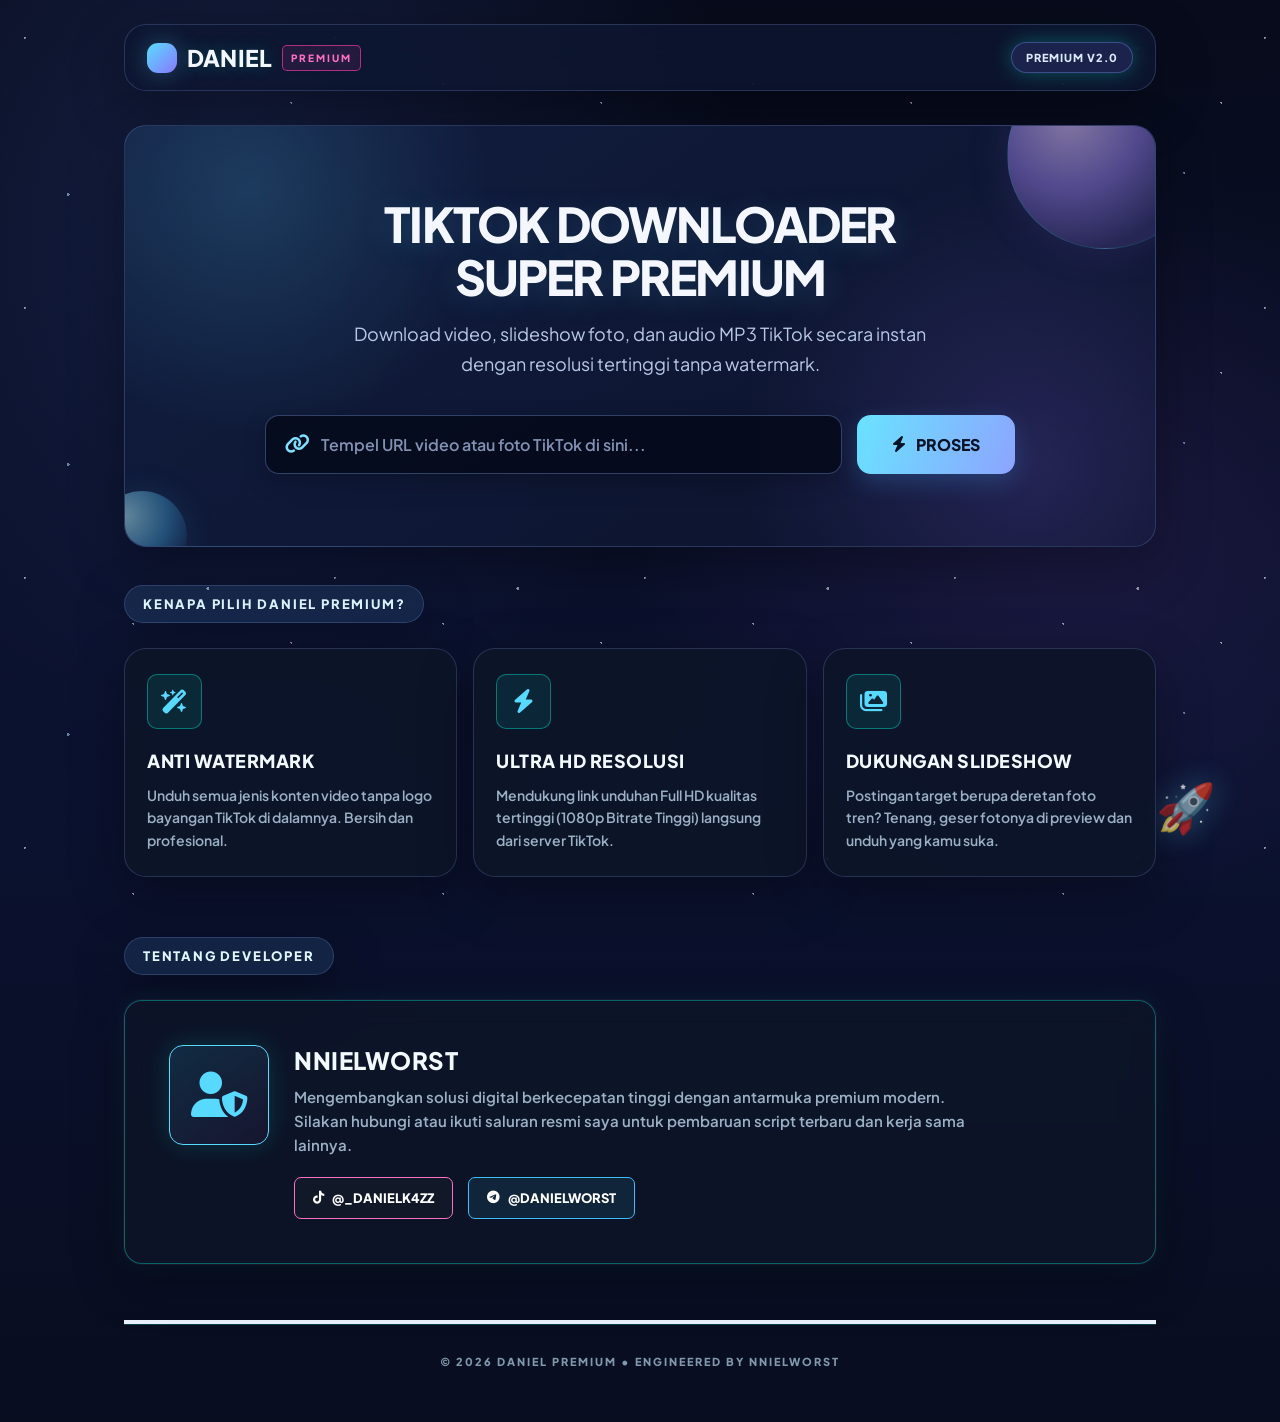
==== public/index.html @ dfe16a67 "Update fmt.Println message from 'Hello' to 'Goodbye'" ====
<!DOCTYPE html>
<html lang="id">
<head>
    <meta charset="UTF-8">
    <meta name="viewport" content="width=device-width, initial-scale=1.0">
    
    <title>Daniel Premium — Space Edition TikTok Downloader</title>
    <meta name="description" content="Daniel Premium adalah alat premium untuk mendownload video TikTok tanpa watermark, foto slideshow, dan audio MP3 dengan kualitas Ultra HD.">
    
    <link rel="preconnect" href="https://fonts.googleapis.com">
    <link rel="preconnect" href="https://fonts.gstatic.com" crossorigin>
    <link href="https://fonts.googleapis.com/css2?family=Plus+Jakarta+Sans:ital,wght@0,400;0,600;0,800;1,600&display=swap" rel="stylesheet">
    
    <link rel="stylesheet" href="https://cdnjs.cloudflare.com/ajax/libs/font-awesome/6.4.0/css/all.min.css">
    
    <script src="https://cdnjs.cloudflare.com/ajax/libs/gsap/3.12.2/gsap.min.js"></script>
    
    <script src="https://cdn.jsdelivr.net/npm/tsparticles-engine@2/tsparticles.engine.min.js"></script>
    <script src="https://cdn.jsdelivr.net/npm/tsparticles-basic@2/tsparticles.basic.min.js"></script>
    <script src="https://cdn.jsdelivr.net/npm/tsparticles-interaction-particles-links@2/tsparticles.interaction.particles.links.min.js"></script>
    <script src="https://cdn.jsdelivr.net/npm/tsparticles-move-base@2/tsparticles.move.base.min.js"></script>
    <script src="https://cdn.jsdelivr.net/npm/tsparticles-shape-circle@2/tsparticles.shape.circle.min.js"></script>
    <script src="https://cdn.jsdelivr.net/npm/tsparticles-shape-square@2/tsparticles.shape.square.min.js"></script>
    <script src="https://cdn.jsdelivr.net/npm/tsparticles-updater-color@2/tsparticles.updater.color.min.js"></script>
    <script src="https://cdn.jsdelivr.net/npm/tsparticles-updater-opacity@2/tsparticles.updater.opacity.min.js"></script>
    <script src="https://cdn.jsdelivr.net/npm/tsparticles-updater-size@2/tsparticles.updater.size.min.js"></script>
    <script src="https://cdn.jsdelivr.net/npm/tsparticles@2/tsparticles.bundle.min.js"></script>

    <style>
        :root {
            --bg-color: #F4F2EC;
            --primary: #FFDE4D;
            --secondary: #FF6B6B;
            --accent: #4DECCA;
            --dark: #000000;
            --white: #FFFFFF;
            --border-style: 4px solid var(--dark);
            --shadow-style: 6px 6px 0px var(--dark);
            --shadow-active: 2px 2px 0px var(--dark);
        }

        * {
            box-sizing: border-box;
            margin: 0;
            padding: 0;
            font-family: 'Plus Jakarta Sans', sans-serif;
        }

        body {
            background-color: var(--bg-color);
            color: var(--dark);
            overflow-x: hidden;
            position: relative;
        }

        #tsparticles {
            position: fixed;
            top: 0;
            left: 0;
            width: 100%;
            height: 100%;
            z-index: 0;
            pointer-events: none;
        }

        .container {
            max-width: 1100px;
            margin: 0 auto;
            padding: 20px;
            position: relative;
            z-index: 1;
        }

        /* --- NAVBAR --- */
        nav {
            background: var(--white);
            border: var(--border-style);
            box-shadow: var(--shadow-style);
            padding: 15px 20px;
            display: flex;
            justify-content: space-between;
            align-items: center;
            margin-bottom: 40px;
            flex-wrap: wrap;
            gap: 15px;
        }

        .logo {
            font-weight: 800;
            font-size: 24px;
            text-transform: uppercase;
            letter-spacing: -1px;
            display: flex;
            align-items: center;
            gap: 10px;
        }

        .logo-box {
            background: var(--secondary);
            width: 32px;
            height: 32px;
            border: 2px solid var(--dark);
            display: inline-block;
        }

        .badge-premium {
            font-weight: 800;
            font-size: 14px;
            text-transform: uppercase;
            border: 2px solid #000;
            padding: 6px 12px;
            background: var(--primary);
            white-space: nowrap;
        }

        /* --- HERO SECTION --- */
        .hero {
            text-align: center;
            margin-bottom: 50px;
            background: var(--primary);
            border: var(--border-style);
            box-shadow: var(--shadow-style);
            padding: 60px 20px;
            position: relative;
            overflow: hidden;
        }

        .hero h1 {
            font-size: clamp(32px, 5vw, 48px);
            font-weight: 800;
            text-transform: uppercase;
            line-height: 1.1;
            margin-bottom: 15px;
            letter-spacing: -1px;
        }

        .hero p {
            font-size: clamp(14px, 3vw, 18px);
            font-weight: 600;
            margin-bottom: 35px;
            max-width: 600px;
            margin-inline: auto;
        }

        /* --- FORM DOWNLOAD --- */
        .downloader-form {
            max-width: 750px;
            margin: 0 auto;
            display: flex;
            gap: 15px;
            flex-direction: column;
        }

        @media (min-width: 640px) {
            .downloader-form {
                flex-direction: row;
            }
        }

        .input-group {
            flex: 1;
            position: relative;
            display: flex;
        }

        .input-group i {
            position: absolute;
            left: 20px;
            top: 50%;
            transform: translateY(-50%);
            font-size: 20px;
            color: var(--dark);
            z-index: 2;
        }

        .input-url {
            width: 100%;
            padding: 18px 20px 18px 55px;
            font-size: 16px;
            font-weight: 600;
            border: var(--border-style);
            box-shadow: 4px 4px 0px var(--dark);
            outline: none;
            background: var(--white);
            transition: all 0.2s;
        }

        .input-url:focus {
            box-shadow: 6px 6px 0px var(--secondary);
            transform: translate(-2px, -2px);
        }

        .btn-submit {
            background: var(--accent);
            color: var(--dark);
            border: var(--border-style);
            padding: 18px 35px;
            font-size: 16px;
            font-weight: 800;
            text-transform: uppercase;
            cursor: pointer;
            box-shadow: 4px 4px 0px var(--dark);
            transition: all 0.1s ease;
            display: flex;
            align-items: center;
            justify-content: center;
            gap: 10px;
            white-space: nowrap;
        }

        .btn-submit:hover {
            transform: translate(-2px, -2px);
            box-shadow: 6px 6px 0px var(--dark);
        }

        .btn-submit:active {
            transform: translate(2px, 2px);
            box-shadow: var(--shadow-active);
        }

        /* --- LOADING & ERROR STATE --- */
        .loader {
            display: none;
            text-align: center;
            font-weight: 800;
            font-size: 16px;
            padding: 20px;
            background: var(--white);
            border: var(--border-style);
            box-shadow: var(--shadow-style);
            margin-bottom: 40px;
            animation: pulse 1.5s infinite;
        }

        @keyframes pulse {
            0% { opacity: 0.7; transform: scale(0.99); }
            50% { opacity: 1; transform: scale(1); }
            100% { opacity: 0.7; transform: scale(0.99); }
        }

        .error-box {
            display: none;
            background: var(--secondary);
            color: var(--white);
            border: var(--border-style);
            box-shadow: var(--shadow-style);
            padding: 20px;
            font-weight: 800;
            margin-bottom: 40px;
            text-align: center;
        }

        /* --- RESULT CARD --- */
        .result-container {
            display: none;
            margin-bottom: 50px;
        }

        .section-title {
            font-size: clamp(20px, 4vw, 28px);
            font-weight: 800;
            text-transform: uppercase;
            margin-bottom: 25px;
            display: inline-block;
            background: var(--accent);
            padding: 8px 20px;
            border: var(--border-style);
            box-shadow: 4px 4px 0px var(--dark);
        }

        .result-card {
            background: var(--white);
            border: var(--border-style);
            box-shadow: var(--shadow-style);
            padding: 20px;
            display: grid;
            grid-template-columns: 1fr;
            gap: 25px;
        }

        @media (min-width: 800px) {
            .result-card {
                padding: 30px;
                grid-template-columns: 320px 1fr;
                gap: 40px;
            }
        }

        .result-left {
            display: flex;
            flex-direction: column;
            gap: 15px;
        }

        /* --- SLIDER & THUMBNAIL CSS --- */
        .thumb-preview {
            width: 100%;
            height: auto;
            aspect-ratio: 4/5;
            object-fit: cover;
            border: var(--border-style);
            box-shadow: 4px 4px 0px var(--dark);
        }

        .slider-container {
            position: relative;
            width: 100%;
            aspect-ratio: 4/5;
            border: var(--border-style);
            box-shadow: 4px 4px 0px var(--dark);
            overflow: hidden;
            background: #000;
        }

        .slider-wrapper {
            display: flex;
            height: 100%;
            transition: transform 0.3s ease-in-out;
        }

        .slider-slide {
            min-width: 100%;
            height: 100%;
            display: flex;
            justify-content: center;
            align-items: center;
            background: var(--bg-color);
        }

        .slider-slide img {
            width: 100%;
            height: 100%;
            object-fit: contain; /* Menjaga foto agar tidak terpotong */
        }

        .slider-btn {
            position: absolute;
            top: 50%;
            transform: translateY(-50%);
            background: var(--primary);
            border: 2px solid var(--dark);
            width: 35px;
            height: 35px;
            display: flex;
            align-items: center;
            justify-content: center;
            cursor: pointer;
            z-index: 10;
            box-shadow: 2px 2px 0px var(--dark);
            transition: all 0.1s;
        }

        .slider-btn:active {
            box-shadow: 0px 0px 0px var(--dark);
            transform: translateY(-50%) translate(2px, 2px);
        }

        .slider-btn.left { left: 10px; }
        .slider-btn.right { right: 10px; }

        .slide-indicator {
            position: absolute;
            bottom: 10px;
            right: 10px;
            background: var(--accent);
            border: 2px solid var(--dark);
            padding: 4px 10px;
            font-size: 12px;
            font-weight: 800;
            z-index: 10;
        }

        .uploader-info {
            border: var(--border-style);
            padding: 12px;
            background: var(--bg-color);
            display: flex;
            align-items: center;
            gap: 12px;
            overflow: hidden;
        }

        .uploader-avatar {
            width: 45px;
            height: 45px;
            border-radius: 50%;
            border: 2px solid var(--dark);
            flex-shrink: 0;
        }

        .uploader-name {
            overflow: hidden;
        }

        .uploader-name h4 {
            font-weight: 800;
            font-size: 16px;
            white-space: nowrap;
            overflow: hidden;
            text-overflow: ellipsis;
        }

        .uploader-name p {
            font-size: 13px;
            font-weight: 600;
            color: #555;
            white-space: nowrap;
            overflow: hidden;
            text-overflow: ellipsis;
        }

        .result-right {
            display: flex;
            flex-direction: column;
            gap: 20px;
        }

        .video-desc {
            font-size: 15px;
            font-weight: 600;
            line-height: 1.6;
            padding: 15px;
            border: var(--border-style);
            background: #FFF;
            word-break: break-word;
            max-height: 150px;
            overflow-y: auto;
        }

        /* Stats Grid */
        .stats-grid {
            display: grid;
            grid-template-columns: repeat(2, 1fr);
            gap: 10px;
        }

        @media (min-width: 500px) {
            .stats-grid {
                grid-template-columns: repeat(4, 1fr);
            }
        }

        .stat-item {
            background: var(--bg-color);
            border: 2px solid var(--dark);
            padding: 12px 10px;
            text-align: center;
            font-weight: 800;
            font-size: 14px;
            display: flex;
            flex-direction: column;
            align-items: center;
            gap: 5px;
        }

        .stat-item i {
            color: var(--secondary);
            font-size: 18px;
        }

        /* Action Buttons */
        .download-actions {
            display: flex;
            flex-direction: column;
            gap: 12px;
        }

        .btn-download {
            width: 100%;
            padding: 16px;
            font-size: 15px;
            font-weight: 800;
            text-transform: uppercase;
            text-align: center;
            text-decoration: none;
            color: var(--dark);
            border: var(--border-style);
            box-shadow: 4px 4px 0px var(--dark);
            transition: all 0.1s;
            display: flex;
            justify-content: center;
            align-items: center;
            gap: 10px;
            cursor: pointer;
        }

        .btn-download:hover {
            transform: translate(-2px, -2px);
            box-shadow: 6px 6px 0px var(--dark);
        }

        .btn-download:active {
            transform: translate(2px, 2px);
            box-shadow: 2px 2px 0px var(--dark);
        }

        .btn-download:disabled {
            opacity: 0.7;
            cursor: not-allowed;
            transform: none;
            box-shadow: 4px 4px 0px var(--dark);
        }

        .btn-download.premium-hd { background: var(--primary); }
        .btn-download.regular { background: var(--accent); }
        .btn-download.audio { background: #BFF6C3; }
        .btn-download.photo { background: #FFC4C4; }
        .btn-download.photo-all { background: var(--secondary); color: var(--white); }

        /* --- BENEFITS & FOOTER (Tetap Sama) --- */
        .benefits-grid { display: grid; grid-template-columns: 1fr; gap: 20px; margin-bottom: 60px; }
        @media (min-width: 768px) { .benefits-grid { grid-template-columns: repeat(3, 1fr); } }
        .benefit-card { background: var(--white); border: var(--border-style); box-shadow: var(--shadow-style); padding: 30px 20px; transition: transform 0.2s ease; }
        .benefit-card:hover { transform: translateY(-5px); }
        .benefit-card .icon-wrap { width: 55px; height: 55px; background: var(--primary); border: 2px solid var(--dark); display: flex; align-items: center; justify-content: center; font-size: 24px; margin-bottom: 20px; box-shadow: 3px 3px 0px var(--dark); }
        .benefit-card h3 { font-size: 18px; font-weight: 800; text-transform: uppercase; margin-bottom: 12px; }
        .benefit-card p { font-size: 14px; font-weight: 600; color: #444; line-height: 1.6; }

        .dev-wrapper { background: var(--white); border: var(--border-style); box-shadow: var(--shadow-style); padding: 30px; margin-bottom: 60px; }
        .dev-profile { display: flex; flex-direction: column; gap: 25px; }
        @media (min-width: 768px) { .dev-profile { flex-direction: row; align-items: flex-start; padding: 10px; } }
        .dev-avatar { width: 100px; height: 100px; background: var(--secondary); border: var(--border-style); box-shadow: 4px 4px 0px var(--dark); display: flex; align-items: center; justify-content: center; font-size: 45px; color: var(--white); flex-shrink: 0; }
        .dev-bio h2 { font-size: 24px; font-weight: 800; text-transform: uppercase; margin-bottom: 10px; }
        .dev-bio p { font-size: 15px; font-weight: 600; color: #444; margin-bottom: 20px; line-height: 1.6; max-width: 700px; }
        
        .social-links { display: flex; gap: 15px; flex-wrap: wrap; }
        .social-btn { text-decoration: none; color: var(--dark); font-weight: 800; text-transform: uppercase; font-size: 13px; padding: 12px 18px; border: var(--border-style); box-shadow: 4px 4px 0px var(--dark); transition: all 0.1s; display: flex; align-items: center; gap: 8px; }
        .social-btn:hover { transform: translate(-2px, -2px); box-shadow: 6px 6px 0px var(--dark); }
        .social-btn:active { transform: translate(2px, 2px); box-shadow: 2px 2px 0px var(--dark); }
        .social-btn.wa { background: #25D366; color: var(--dark); }
        .social-btn.tiktok { background: #000000; color: white; border-color: #000; }
        .social-btn.tg { background: #0088cc; color: white; border-color: #000; }

        footer { text-align: center; padding: 30px; border-top: var(--border-style); font-weight: 800; font-size: 14px; text-transform: uppercase; letter-spacing: 1px; margin-top: 40px; background: var(--white); box-shadow: 0px -4px 0px var(--dark); }


        /* === DANIEL PREMIUM / CYBERPUNK UI REFRESH === */
        :root {
            --bg-color:#070914; --primary:#111a31; --secondary:#ff3cac;
            --accent:#00f5d4; --dark:#eafaff; --white:#10182b;
            --border-style:1px solid rgba(0,245,212,.38);
            --shadow-style:0 0 28px rgba(0,245,212,.10);
            --shadow-active:0 0 16px rgba(255,60,172,.35);
        }
        html { scroll-behavior:smooth; }
        body { color:#eafaff; background:#070914; background-image:linear-gradient(rgba(0,245,212,.045) 1px,transparent 1px),linear-gradient(90deg,rgba(0,245,212,.045) 1px,transparent 1px),radial-gradient(ellipse at 15% 5%,rgba(0,245,212,.13),transparent 35%),radial-gradient(ellipse at 85% 35%,rgba(255,60,172,.12),transparent 36%); background-size:32px 32px,32px 32px,auto,auto; }
        body:before { content:""; position:fixed; inset:0; pointer-events:none; z-index:5; opacity:.12; background:repeating-linear-gradient(0deg,transparent 0 3px,rgba(255,255,255,.06) 4px); }
        #tsparticles { opacity:.55; }
        .container { max-width:1160px; padding:24px 20px 40px; }
        nav,.hero,.result-card,.benefit-card,.dev-wrapper,.loader,.error-box { background:rgba(13,21,40,.88); border:1px solid rgba(0,245,212,.35); border-radius:18px; box-shadow:0 0 0 1px rgba(255,60,172,.08),0 16px 50px rgba(0,0,0,.35),0 0 26px rgba(0,245,212,.08); backdrop-filter:blur(14px); }
        nav { padding:16px 20px; margin-bottom:34px; }
        .logo { color:#f4fbff; font-size:23px; letter-spacing:1px; gap:10px; text-shadow:0 0 18px rgba(0,245,212,.25); }
        .logo-box { width:30px;height:30px;border:1px solid var(--accent);border-radius:8px;background:linear-gradient(135deg,var(--accent),#176cff);box-shadow:0 0 18px rgba(0,245,212,.55); }
        .brand-premium { font-size:10px; letter-spacing:2px; color:#ff70c5; border:1px solid rgba(255,60,172,.65); background:rgba(255,60,172,.10); border-radius:5px; padding:6px 8px; }
        .badge-premium { color:#061016; background:linear-gradient(90deg,#00f5d4,#66f7ff); border:0; border-radius:6px; font-size:11px; letter-spacing:1.4px; box-shadow:0 0 20px rgba(0,245,212,.3); }
        .hero { padding:clamp(34px,7vw,76px) 22px; margin-bottom:46px; background:linear-gradient(145deg,rgba(17,30,57,.96),rgba(12,15,32,.96)); position:relative; }
        .hero:before { content:"SYSTEM ONLINE // SECURE MEDIA EXTRACTION"; display:inline-block; color:var(--accent); font-size:10px; letter-spacing:2px; margin-bottom:24px; padding:8px 12px; border:1px solid rgba(0,245,212,.25); border-radius:4px; background:rgba(0,245,212,.06); }
        .hero h1 { color:#f5fbff; letter-spacing:-1.8px; text-shadow:0 0 24px rgba(0,245,212,.2); }
        .hero h1 span,.hero h1 strong { color:var(--accent); }
        .hero p { color:#a9bfd1; font-weight:400; line-height:1.8; }
        .input-url { color:#eafaff; background:#080e1c; border:1px solid rgba(0,245,212,.42); border-radius:9px; box-shadow:inset 0 0 18px rgba(0,245,212,.04); }
        .input-url::placeholder { color:#71869a; }
        .input-group i { color:var(--accent); }
        .input-url:focus { border-color:var(--secondary); box-shadow:0 0 0 3px rgba(255,60,172,.12),0 0 24px rgba(255,60,172,.15); transform:none; }
        .btn-submit { color:#041016; background:linear-gradient(100deg,#00f5d4,#69e9ff); border:0; border-radius:9px; box-shadow:0 0 22px rgba(0,245,212,.24); }
        .btn-submit:hover,.btn-download:hover,.social-btn:hover { transform:translateY(-2px); box-shadow:0 0 26px rgba(0,245,212,.28); }
        .btn-submit:active,.btn-download:active { transform:translateY(1px); }
        .section-title { color:#eafaff; background:rgba(0,245,212,.08); border:1px solid rgba(0,245,212,.38); border-radius:7px; box-shadow:none; font-size:13px; letter-spacing:1.8px; }
        .result-card { padding:clamp(16px,3vw,30px); }
        .thumb-preview,.slider-container { border:1px solid rgba(0,245,212,.38); border-radius:12px; box-shadow:none; }
        .slider-slide { background:#080e1c; }
        .slider-btn { background:#10243a; color:var(--accent); border:1px solid var(--accent); border-radius:7px; box-shadow:none; }
        .slide-indicator { color:#061016; background:var(--accent); border:0; border-radius:4px; }
        .uploader-info,.video-desc,.stat-item { color:#eafaff; background:#0b1426; border:1px solid rgba(0,245,212,.22); border-radius:9px; }
        .uploader-name p,.benefit-card p,.dev-bio p { color:#9bb0c4; }
        .stat-item { font-size:12px; }
        .stat-item i { color:#ff70c5; }
        .btn-download { color:#eafaff; border:1px solid rgba(0,245,212,.38); border-radius:8px; box-shadow:none; }
        .btn-download.premium-hd { background:linear-gradient(90deg,rgba(0,245,212,.2),rgba(0,245,212,.08)); }
        .btn-download.regular { background:rgba(54,121,255,.18); }
        .btn-download.audio { background:rgba(255,60,172,.13); }
        .btn-download.photo { background:rgba(255,194,75,.13); }
        .btn-download.photo-all { background:rgba(255,60,172,.2); }
        .benefits-grid { gap:16px; }
        .benefit-card { padding:25px 22px; }
        .benefit-card .icon-wrap { color:var(--accent); background:rgba(0,245,212,.09); border:1px solid rgba(0,245,212,.4); border-radius:10px; box-shadow:none; }
        .benefit-card h3,.dev-bio h2 { color:#f2faff; letter-spacing:.5px; }
        .dev-wrapper { padding:clamp(20px,4vw,34px); }
        .dev-avatar { color:var(--accent); background:linear-gradient(145deg,#102c42,#17152f); border:1px solid var(--accent); border-radius:14px; box-shadow:0 0 24px rgba(0,245,212,.15); }
        .social-btn { color:#eafaff; border:1px solid rgba(0,245,212,.38); border-radius:7px; box-shadow:none; }
        .social-btn.tiktok { background:#111827; border-color:#ff70c5; }
        .social-btn.tg { background:#10243a; border-color:#3dbdff; }
        footer { color:#8198ad; background:transparent; border-top:1px solid rgba(0,245,212,.22); font-size:11px; letter-spacing:2px; }
        .loader { color:var(--accent); }
        .error-box { color:#ff9bd7; background:rgba(75,14,48,.8); border-color:rgba(255,60,172,.5); }
        @media(max-width:520px) { .container{padding:15px 13px 30px}.hero{border-radius:14px}.hero h1{font-size:clamp(29px,9vw,42px)}nav{border-radius:12px}.badge-premium{font-size:9px;padding:6px 8px}.logo{font-size:20px} }

    

        /* === DANIELWORST: CALM SPACE THEME === */
        :root {
          --bg-color:#070b1b; --primary:#111a35; --secondary:#8b7cff;
          --accent:#58d9ff; --dark:#eaf2ff; --white:#111a30;
          --border-style:1px solid rgba(142,174,255,.20);
          --shadow-style:0 18px 55px rgba(0,0,0,.32);
          --shadow-active:0 8px 24px rgba(0,0,0,.25);
        }
        html { scroll-behavior:smooth; }
        body {
          color:#eaf2ff;
          background:
            radial-gradient(ellipse at 18% 12%,rgba(64,91,180,.22),transparent 34%),
            radial-gradient(ellipse at 84% 38%,rgba(116,69,180,.16),transparent 30%),
            linear-gradient(180deg,#070b1b 0%,#0b1230 55%,#080d20 100%);
          min-height:100vh;
        }
        body::before {
          content:""; position:fixed; inset:0; z-index:0; pointer-events:none;
          opacity:.55;
          background-image:
            radial-gradient(1px 1px at 8% 14%,#fff 98%,transparent),
            radial-gradient(1.5px 1.5px at 22% 72%,#b9dfff 98%,transparent),
            radial-gradient(1px 1px at 43% 31%,#fff 98%,transparent),
            radial-gradient(1.5px 1.5px at 67% 18%,#fff 98%,transparent),
            radial-gradient(1px 1px at 82% 64%,#c8d5ff 98%,transparent),
            radial-gradient(1px 1px at 94% 38%,#fff 98%,transparent),
            radial-gradient(1px 1px at 56% 86%,#fff 98%,transparent);
          background-size:310px 270px;
          animation:star-drift 55s linear infinite;
        }
        body::after {
          content:"🚀"; position:fixed; right:5%; bottom:7%; z-index:0;
          font-size:clamp(28px,5vw,48px); pointer-events:none;
          filter:drop-shadow(0 0 16px rgba(88,217,255,.45));
          animation:rocket-float 7s ease-in-out infinite;
          opacity:.78;
        }
        @keyframes star-drift { from{background-position:0 0} to{background-position:0 270px} }
        @keyframes rocket-float { 0%,100%{transform:translate(0,0) rotate(-12deg)} 50%{transform:translate(-12px,-20px) rotate(-5deg)} }
        .container { max-width:1080px; padding:24px; }
        nav,.hero,.result-card,.loader,.error-box,.section-title,.uploader-info,
        .download-options,.benefit-card,.contact-card {
          border:1px solid rgba(150,180,255,.20) !important;
          border-radius:22px; box-shadow:var(--shadow-style);
        }
        nav {
          background:rgba(14,23,49,.82); backdrop-filter:blur(18px);
          padding:17px 22px; margin-bottom:34px;
        }
        .logo { color:#f2f6ff; letter-spacing:.2px; }
        .logo-box {
          border:0; border-radius:11px;
          background:linear-gradient(135deg,#59dcff,#8878ff);
          box-shadow:0 0 24px rgba(88,217,255,.28);
        }
        .badge-premium {
          color:#dceaff; background:rgba(117,131,255,.15);
          border:1px solid rgba(130,157,255,.35); border-radius:999px;
          padding:8px 14px; letter-spacing:1px;
        }
        .hero {
          color:#f3f6ff; text-align:center; margin-bottom:38px;
          padding:clamp(38px,7vw,72px) 22px;
          background:
            radial-gradient(circle at 12% 15%,rgba(87,216,255,.16),transparent 25%),
            radial-gradient(circle at 88% 80%,rgba(143,111,255,.18),transparent 30%),
            linear-gradient(145deg,rgba(18,30,65,.96),rgba(12,19,43,.96));
          overflow:hidden;
        }
        .hero::before {
          content:""; position:absolute; width:170px; height:170px; right:-48px; top:-65px;
          border-radius:50%; background:radial-gradient(circle at 32% 30%,#e4c7ff,#8a75d9 38%,#39346f 72%);
          box-shadow:0 0 45px rgba(151,119,255,.25); opacity:.55;
        }
        .hero::after {
          content:""; position:absolute; width:90px; height:90px; left:-28px; bottom:-35px;
          border-radius:50%; background:radial-gradient(circle at 30% 28%,#b4f4ff,#3988b9 48%,#17345d 78%);
          box-shadow:0 0 35px rgba(88,217,255,.2); opacity:.5;
        }
        .hero h1 { color:#f4f7ff; text-shadow:0 5px 30px rgba(88,217,255,.18); position:relative; }
        .hero p { color:#b9c8e8; font-weight:400; line-height:1.7; position:relative; }
        .downloader-form { position:relative; z-index:2; }
        .input-url {
          color:#f1f5ff; background:rgba(5,11,27,.88);
          border:1px solid rgba(144,176,255,.32); border-radius:14px;
          box-shadow:0 8px 24px rgba(0,0,0,.2);
        }
        .input-group i { color:#7edfff; }
        .input-url::placeholder { color:#8291b3; }
        .input-url:focus { border-color:#58d9ff; box-shadow:0 0 0 3px rgba(88,217,255,.12); transform:none; }
        .btn-submit {
          color:#071326; border:0; border-radius:14px;
          background:linear-gradient(110deg,#69e3ff,#8da4ff);
          box-shadow:0 8px 25px rgba(68,174,255,.22);
        }
        .btn-submit:hover { transform:translateY(-2px); box-shadow:0 12px 30px rgba(68,174,255,.32); }
        .btn-submit:active { transform:translateY(0); }
        .loader,.result-card { color:#eaf2ff; background:rgba(15,25,53,.92); }
        .error-box { color:#fff; background:#6f294d; }
        .section-title { color:#dff7ff; background:rgba(77,157,226,.14); padding:10px 18px; }
        .result-card { backdrop-filter:blur(14px); }
        .thumb-preview,.slider-container { border:1px solid rgba(150,180,255,.25); border-radius:16px; box-shadow:none; }
        .uploader-info { background:rgba(5,12,29,.65); }
        .uploader-name h4,.uploader-name p { color:#eaf2ff; }
        .slider-slide { background:#080e20; }
        .slider-btn,.slide-indicator { border:1px solid rgba(150,180,255,.3); border-radius:10px; }
        a { color:#83dfff; }
        @media(max-width:640px) {
          .container { padding:15px; }
          nav { margin-bottom:22px; }
          .hero { border-radius:19px; }
          body::after { right:3%; bottom:3%; opacity:.48; }
        }
        @media(prefers-reduced-motion:reduce) {
          *,*::before,*::after { animation:none !important; scroll-behavior:auto !important; }
        }

    </style>
</head>
<body>
    <div id="tsparticles"></div>

    <div class="container">
        <nav class="animate-item">
            <div class="logo">
                <span class="logo-box"></span> <span>Daniel</span><span class="brand-premium">PREMIUM</span>
            </div>
            <div class="badge-premium">
                PREMIUM V2.0
            </div>
        </nav>

        <section class="hero animate-item">
            <h1>TikTok Downloader<br>Super Premium</h1>
            <p>Download video, slideshow foto, dan audio MP3 TikTok secara instan dengan resolusi tertinggi tanpa watermark.</p>
            
            <form id="scrapeForm" class="downloader-form" onsubmit="handleDownload(event)">
                <div class="input-group">
                    <i class="fa-solid fa-link"></i>
                    <input type="url" id="tiktokUrl" class="input-url" placeholder="Tempel URL video atau foto TikTok di sini..." required>
                </div>
                <button type="submit" class="btn-submit">
                    <i class="fa-solid fa-bolt"></i> Proses
                </button>
            </form>
        </section>

        <div id="loader" class="loader">
            <i class="fa-solid fa-circle-notch fa-spin"></i> SEDANG MEMPROSES URL, MOHON TUNGGU...
        </div>
        <div id="errorBox" class="error-box"></div>

        <section id="resultContainer" class="result-container">
            <h2 class="section-title">Hasil Scraping</h2>
            <div class="result-card">
                <div class="result-left">
                    <img id="resThumb" class="thumb-preview" src="" alt="Thumbnail Video">
                    
                    <div id="photoSliderContainer" class="slider-container" style="display:none;">
                        <div id="sliderWrapper" class="slider-wrapper">
                            </div>
                        <button id="prevSlide" class="slider-btn left" type="button"><i class="fa-solid fa-chevron-left"></i></button>
                        <button id="nextSlide" class="slider-btn right" type="button"><i class="fa-solid fa-chevron-right"></i></button>
                        <div id="slideIndicator" class="slide-indicator">1 / 1</div>
                    </div>

                    <div class="uploader-info">
                        <img id="resAvatar" class="uploader-avatar" src="" alt="Avatar">
                        <div class="uploader-name">
                            <h4 id="resNickname">-</h4>
                            <p id="resUsername">@-</p>
                        </div>
                    </div>
                </div>

                <div class="result-right">
                    <div>
                        <div id="resDesc" class="video-desc">Deskripsi video...</div>
                        <div class="stats-grid" style="margin-top: 20px;">
                            <div class="stat-item"><i class="fa-solid fa-heart"></i> <span id="statLike">0</span></div>
                            <div class="stat-item"><i class="fa-solid fa-comment"></i> <span id="statComment">0</span></div>
                            <div class="stat-item"><i class="fa-solid fa-share"></i> <span id="statShare">0</span></div>
                            <div class="stat-item"><i class="fa-solid fa-play"></i> <span id="statPlay">0</span></div>
                        </div>
                    </div>

                    <div class="download-actions">
                        <button id="btnHd" class="btn-download premium-hd"><i class="fa-solid fa-video"></i> Video Full HD</button>
                        <button id="btnRegular" class="btn-download regular"><i class="fa-solid fa-video"></i> Video Standar</button>
                        
                        <button id="btnActivePhoto" class="btn-download photo" style="display:none;">
                            <i class="fa-solid fa-image"></i> Unduh Foto Yang Tampil (<span id="photoCounterBtn">1</span>)
                        </button>
                        
                        <button id="btnAudio" class="btn-download audio"><i class="fa-solid fa-music"></i> Audio MP3</button>
                    </div>
                </div>
            </div>
        </section>

        <section class="animate-section">
            <h2 class="section-title">Kenapa Pilih Daniel Premium?</h2>
            <div class="benefits-grid">
                <div class="benefit-card">
                    <div class="icon-wrap"><i class="fa-solid fa-wand-magic-sparkles"></i></div>
                    <h3>Anti Watermark</h3>
                    <p>Unduh semua jenis konten video tanpa logo bayangan TikTok di dalamnya. Bersih dan profesional.</p>
                </div>
                <div class="benefit-card">
                    <div class="icon-wrap"><i class="fa-solid fa-bolt"></i></div>
                    <h3>Ultra HD Resolusi</h3>
                    <p>Mendukung link unduhan Full HD kualitas tertinggi (1080p Bitrate Tinggi) langsung dari server TikTok.</p>
                </div>
                <div class="benefit-card">
                    <div class="icon-wrap"><i class="fa-solid fa-images"></i></div>
                    <h3>Dukungan Slideshow</h3>
                    <p>Postingan target berupa deretan foto tren? Tenang, geser fotonya di preview dan unduh yang kamu suka.</p>
                </div>
            </div>
        </section>

        <section class="animate-section">
            <h2 class="section-title">Tentang Developer</h2>
            <div class="dev-wrapper">
                <div class="dev-profile">
                    <div class="dev-avatar">
                        <i class="fa-solid fa-user-shield"></i>
                    </div>
                    <div class="dev-bio">
                        <h2>NnielWorst</h2>
                        <p>Mengembangkan solusi digital berkecepatan tinggi dengan antarmuka premium modern. Silakan hubungi atau ikuti saluran resmi saya untuk pembaruan script terbaru dan kerja sama lainnya.</p>
                        <div class="social-links">
                            <a href="https://www.tiktok.com/@_danielk4zz?_r=1&_t=ZS-9B2JMJ5CdKH" target="_blank" class="social-btn tiktok">
                                <i class="fa-brands fa-tiktok"></i> @_danielk4zz
                            </a>
                            <a href="https://t.me/DanielWorst" target="_blank" class="social-btn tg">
                                <i class="fa-brands fa-telegram"></i> @DanielWorst
                            </a>
                        </div>
                    </div>
                </div>
            </div>
        </section>

        <footer>
            &copy; 2026 DANIEL PREMIUM &bull; ENGINEERED BY NnielWorst
        </footer>
    </div>

    <script>
        // --- TSPARTICLES BACKGROUND ---
        tsParticles.load("tsparticles", {
            fpsLimit: 60,
            particles: {
                number: { value: 40, density: { enable: true, value_area: 800 } },
                color: { value: "#000000" },
                shape: { type: ["circle", "square"] },
                opacity: { value: 0.15, random: true },
                size: { value: 4, random: true },
                links: { enable: true, distance: 150, color: "#000000", opacity: 0.1, width: 1.5 },
                move: { enable: true, speed: 1.5, direction: "none", random: false, straight: false, outModes: { default: "bounce" } }
            },
            interactivity: {
                detectsOn: "canvas",
                events: { onHover: { enable: true, mode: "grab" }, resize: true },
                modes: { grab: { distance: 140, links: { opacity: 0.5 } } }
            },
            retina_detect: true
        });

        // --- GSAP ANIMATIONS ---
        document.addEventListener("DOMContentLoaded", () => {
            gsap.registerPlugin();
            const tl = gsap.timeline();
            tl.from("nav", { y: -50, opacity: 0, duration: 0.6, ease: "back.out(1.7)" })
              .from(".hero", { y: 40, opacity: 0, duration: 0.6, ease: "power3.out" }, "-=0.2")
              .from(".downloader-form", { scale: 0.95, opacity: 0, duration: 0.5, ease: "back.out(1.5)" }, "-=0.3")
              .from(".animate-section", { y: 50, opacity: 0, duration: 0.6, stagger: 0.2, ease: "power3.out" }, "-=0.2");
        });

        // --- SLIDER STATE VARIABLES ---
        let currentSlide = 0;
        let slidePhotosData = [];

        // --- SLIDER CONTROLS LOGIC ---
        function updateSliderDOM() {
            const wrapper = document.getElementById('sliderWrapper');
            const indicator = document.getElementById('slideIndicator');
            const counterBtn = document.getElementById('photoCounterBtn');
            
            // Geser X-axis berdasarkan index
            wrapper.style.transform = `translateX(-${currentSlide * 100}%)`;
            
            // Perbarui indikator text
            indicator.innerText = `${currentSlide + 1} / ${slidePhotosData.length}`;
            if(counterBtn) counterBtn.innerText = currentSlide + 1;
        }

        document.getElementById('prevSlide').addEventListener('click', () => {
            if (currentSlide > 0) {
                currentSlide--;
                updateSliderDOM();
            }
        });

        document.getElementById('nextSlide').addEventListener('click', () => {
            if (currentSlide < slidePhotosData.length - 1) {
                currentSlide++;
                updateSliderDOM();
            }
        });


        // --- DIRECT DOWNLOAD SYSTEM ---
        async function forceDownload(url, filename, event) {
            const btn = event.currentTarget;
            const originalText = btn.innerHTML;
            
            btn.innerHTML = '<i class="fa-solid fa-circle-notch fa-spin"></i> Mengunduh...';
            btn.disabled = true;

            try {
                const response = await fetch(url);
                if (!response.ok) throw new Error("Jaringan bermasalah.");
                
                const blob = await response.blob();
                const blobUrl = window.URL.createObjectURL(blob);
                
                const tempLink = document.createElement('a');
                tempLink.style.display = 'none';
                tempLink.href = blobUrl;
                tempLink.download = filename;
                
                document.body.appendChild(tempLink);
                tempLink.click();
                
                window.URL.revokeObjectURL(blobUrl);
                document.body.removeChild(tempLink);
            } catch (error) {
                console.error("CORS limit, fallback ke new tab.", error);
                window.open(url, '_blank');
            } finally {
                btn.innerHTML = originalText;
                btn.disabled = false;
            }
        }

        // --- DOWNLOAD HANDLER LOGIC ---
        async function handleDownload(e) {
            e.preventDefault();
            
            const urlInput = document.getElementById('tiktokUrl').value.trim();
            const loader = document.getElementById('loader');
            const errorBox = document.getElementById('errorBox');
            const resultContainer = document.getElementById('resultContainer');
            const btnSubmit = document.querySelector('.btn-submit');
            
            btnSubmit.disabled = true;
            loader.style.display = 'block';
            errorBox.style.display = 'none';
            resultContainer.style.display = 'none';

            try {
                const response = await fetch('/api/scrape', {
                    method: 'POST',
                    headers: { 'Content-Type': 'application/json' },
                    body: JSON.stringify({ url: urlInput })
                });

                const data = await response.json();
                if (!response.ok || data.error) throw new Error(data.error || 'Gagal memproses URL.');

                // Metadata Pengguna & Statistik
                document.getElementById('resAvatar').src = data.uploader.avatar || '';
                document.getElementById('resNickname').innerText = data.uploader.nama || '-';
                document.getElementById('resUsername').innerText = (data.uploader.username && !data.uploader.username.startsWith('@')) ? '@' + data.uploader.username : (data.uploader.username || '@-');
                document.getElementById('resDesc').innerText = data.deskripsi || '-';
                
                document.getElementById('statLike').innerText = Number(data.statistik.like || 0).toLocaleString('id-ID');
                document.getElementById('statComment').innerText = Number(data.statistik.komentar || 0).toLocaleString('id-ID');
                document.getElementById('statShare').innerText = Number(data.statistik.share || 0).toLocaleString('id-ID');
                document.getElementById('statPlay').innerText = Number(data.statistik.play || 0).toLocaleString('id-ID');

                // DOM Referensi
                const resThumb = document.getElementById('resThumb');
                const photoSliderContainer = document.getElementById('photoSliderContainer');
                const sliderWrapper = document.getElementById('sliderWrapper');
                const btnActivePhoto = document.getElementById('btnActivePhoto');
                const btnHd = document.getElementById('btnHd');
                const btnRegular = document.getElementById('btnRegular');
                const btnAudio = document.getElementById('btnAudio');

                // Cek apakah konten berupa Slider Foto (Array URLs)
                if (data.media.foto_urls && Array.isArray(data.media.foto_urls) && data.media.foto_urls.length > 0) {
                    
                    // Setup UI untuk Mode Foto
                    resThumb.style.display = 'none';
                    photoSliderContainer.style.display = 'block';
                    
                    // Reset State
                    currentSlide = 0;
                    slidePhotosData = data.media.foto_urls;
                    sliderWrapper.innerHTML = ''; // Bersihkan div wrapper

                    // Inject foto ke dalam DOM slider
                    slidePhotosData.forEach(imgUrl => {
                        const slideDiv = document.createElement('div');
                        slideDiv.className = 'slider-slide';
                        const img = document.createElement('img');
                        img.src = imgUrl;
                        img.alt = "Foto TikTok";
                        slideDiv.appendChild(img);
                        sliderWrapper.appendChild(slideDiv);
                    });

                    updateSliderDOM(); // Panggil render pertama

                    // Tampilkan Tombol Unduh Foto Dinamis
                    btnActivePhoto.style.display = 'flex';
                    
                    // Kita bind event listener pada tombol "Unduh Foto yang Tampil"
                    // Memastikan kita mendownload foto yang sesuai dengan currentSlide
                    btnActivePhoto.onclick = (e) => {
                        const activeUrl = slidePhotosData[currentSlide];
                        forceDownload(activeUrl, `TIKDLX_Photo_${currentSlide + 1}_${Date.now()}.jpg`, e);
                    };

                } else {
                    // Mode Video Biasa (Bukan Slideshow)
                    photoSliderContainer.style.display = 'none';
                    resThumb.style.display = 'block';
                    resThumb.src = data.thumbnail;
                    
                    btnActivePhoto.style.display = 'none'; // Sembunyikan tombol foto dinamis
                }

                // Tombol Video HD
                if (data.media.video_hd) {
                    btnHd.style.display = 'flex';
                    btnHd.onclick = (e) => forceDownload(data.media.video_hd, `TIKDLX_HD_${Date.now()}.mp4`, e);
                } else { btnHd.style.display = 'none'; }

                // Tombol Video Reguler
                if (data.media.video_regular) {
                    btnRegular.style.display = 'flex';
                    btnRegular.onclick = (e) => forceDownload(data.media.video_regular, `TIKDLX_SD_${Date.now()}.mp4`, e);
                } else { btnRegular.style.display = 'none'; }

                // Tombol Audio MP3
                if (data.media.sound_url) {
                    btnAudio.style.display = 'flex';
                    btnAudio.onclick = (e) => forceDownload(data.media.sound_url, `TIKDLX_Audio_${Date.now()}.mp3`, e);
                } else { btnAudio.style.display = 'none'; }

                // Tampilkan Hasil dengan Animasi
                resultContainer.style.display = 'block';
                gsap.from(".result-card", { y: 30, opacity: 0, duration: 0.5, ease: "power2.out" });
                setTimeout(() => resultContainer.scrollIntoView({ behavior: 'smooth', block: 'start' }), 100);

            } catch (err) {
                errorBox.innerHTML = `<i class="fa-solid fa-triangle-exclamation"></i> ${err.message}`;
                errorBox.style.display = 'block';
            } finally {
                loader.style.display = 'none';
                btnSubmit.disabled = false;
            }
        }
    </script>
</body>
</html>
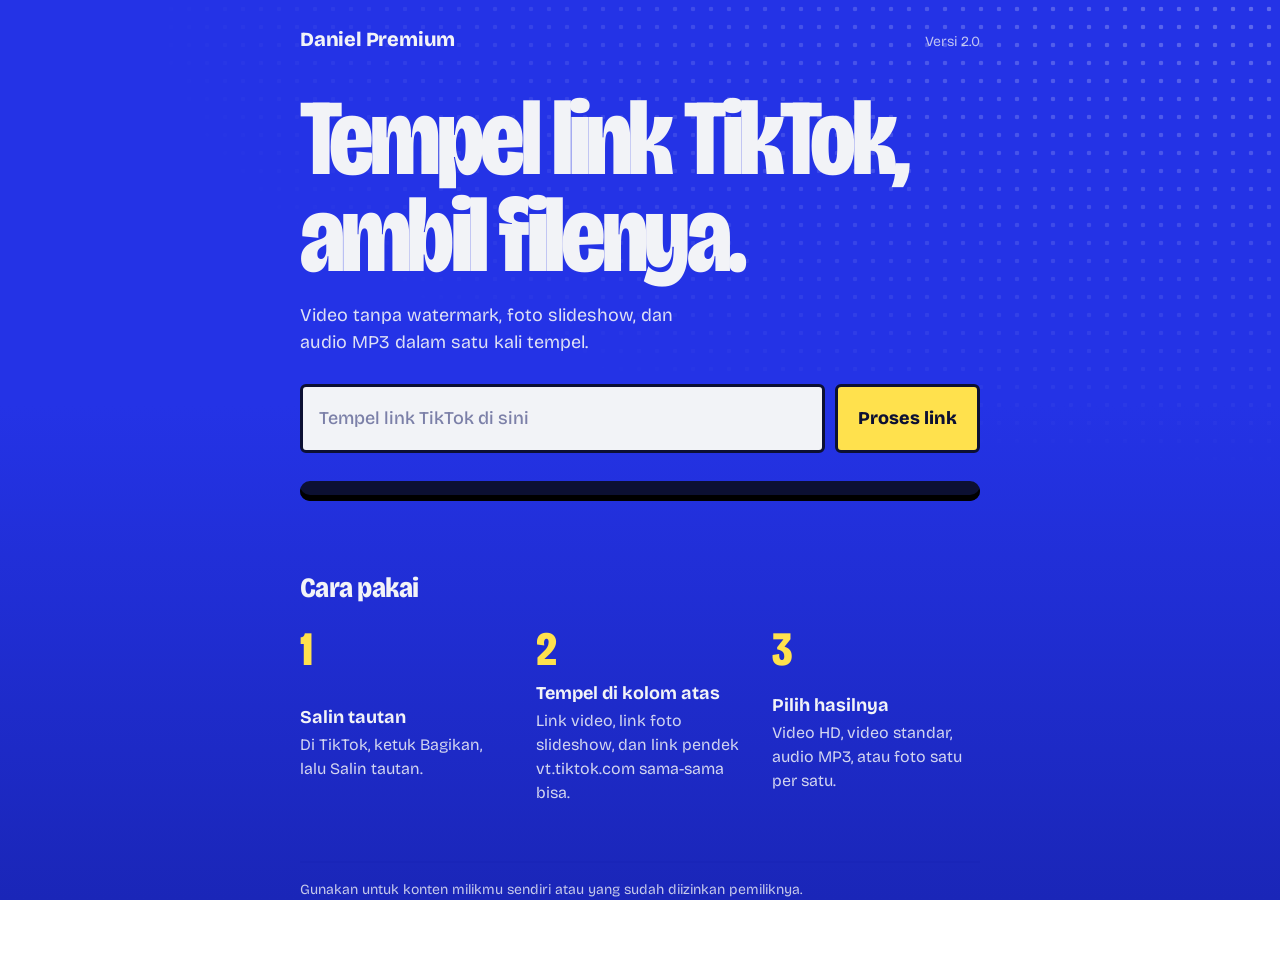
==== commit bdf9e217: "Update index.html" ====
--- a/public/index.html
+++ b/public/index.html
@@ -1,1070 +1,314 @@
 <!DOCTYPE html>
 <html lang="id">
 <head>
-    <meta charset="UTF-8">
-    <meta name="viewport" content="width=device-width, initial-scale=1.0">
-    
-    <title>Daniel Premium — Space Edition TikTok Downloader</title>
-    <meta name="description" content="Daniel Premium adalah alat premium untuk mendownload video TikTok tanpa watermark, foto slideshow, dan audio MP3 dengan kualitas Ultra HD.">
-    
-    <link rel="preconnect" href="https://fonts.googleapis.com">
-    <link rel="preconnect" href="https://fonts.gstatic.com" crossorigin>
-    <link href="https://fonts.googleapis.com/css2?family=Plus+Jakarta+Sans:ital,wght@0,400;0,600;0,800;1,600&display=swap" rel="stylesheet">
-    
-    <link rel="stylesheet" href="https://cdnjs.cloudflare.com/ajax/libs/font-awesome/6.4.0/css/all.min.css">
-    
-    <script src="https://cdnjs.cloudflare.com/ajax/libs/gsap/3.12.2/gsap.min.js"></script>
-    
-    <script src="https://cdn.jsdelivr.net/npm/tsparticles-engine@2/tsparticles.engine.min.js"></script>
-    <script src="https://cdn.jsdelivr.net/npm/tsparticles-basic@2/tsparticles.basic.min.js"></script>
-    <script src="https://cdn.jsdelivr.net/npm/tsparticles-interaction-particles-links@2/tsparticles.interaction.particles.links.min.js"></script>
-    <script src="https://cdn.jsdelivr.net/npm/tsparticles-move-base@2/tsparticles.move.base.min.js"></script>
-    <script src="https://cdn.jsdelivr.net/npm/tsparticles-shape-circle@2/tsparticles.shape.circle.min.js"></script>
-    <script src="https://cdn.jsdelivr.net/npm/tsparticles-shape-square@2/tsparticles.shape.square.min.js"></script>
-    <script src="https://cdn.jsdelivr.net/npm/tsparticles-updater-color@2/tsparticles.updater.color.min.js"></script>
-    <script src="https://cdn.jsdelivr.net/npm/tsparticles-updater-opacity@2/tsparticles.updater.opacity.min.js"></script>
-    <script src="https://cdn.jsdelivr.net/npm/tsparticles-updater-size@2/tsparticles.updater.size.min.js"></script>
-    <script src="https://cdn.jsdelivr.net/npm/tsparticles@2/tsparticles.bundle.min.js"></script>
-
-    <style>
-        :root {
-            --bg-color: #F4F2EC;
-            --primary: #FFDE4D;
-            --secondary: #FF6B6B;
-            --accent: #4DECCA;
-            --dark: #000000;
-            --white: #FFFFFF;
-            --border-style: 4px solid var(--dark);
-            --shadow-style: 6px 6px 0px var(--dark);
-            --shadow-active: 2px 2px 0px var(--dark);
-        }
-
-        * {
-            box-sizing: border-box;
-            margin: 0;
-            padding: 0;
-            font-family: 'Plus Jakarta Sans', sans-serif;
-        }
-
-        body {
-            background-color: var(--bg-color);
-            color: var(--dark);
-            overflow-x: hidden;
-            position: relative;
-        }
-
-        #tsparticles {
-            position: fixed;
-            top: 0;
-            left: 0;
-            width: 100%;
-            height: 100%;
-            z-index: 0;
-            pointer-events: none;
-        }
-
-        .container {
-            max-width: 1100px;
-            margin: 0 auto;
-            padding: 20px;
-            position: relative;
-            z-index: 1;
-        }
-
-        /* --- NAVBAR --- */
-        nav {
-            background: var(--white);
-            border: var(--border-style);
-            box-shadow: var(--shadow-style);
-            padding: 15px 20px;
-            display: flex;
-            justify-content: space-between;
-            align-items: center;
-            margin-bottom: 40px;
-            flex-wrap: wrap;
-            gap: 15px;
-        }
-
-        .logo {
-            font-weight: 800;
-            font-size: 24px;
-            text-transform: uppercase;
-            letter-spacing: -1px;
-            display: flex;
-            align-items: center;
-            gap: 10px;
-        }
-
-        .logo-box {
-            background: var(--secondary);
-            width: 32px;
-            height: 32px;
-            border: 2px solid var(--dark);
-            display: inline-block;
-        }
-
-        .badge-premium {
-            font-weight: 800;
-            font-size: 14px;
-            text-transform: uppercase;
-            border: 2px solid #000;
-            padding: 6px 12px;
-            background: var(--primary);
-            white-space: nowrap;
-        }
-
-        /* --- HERO SECTION --- */
-        .hero {
-            text-align: center;
-            margin-bottom: 50px;
-            background: var(--primary);
-            border: var(--border-style);
-            box-shadow: var(--shadow-style);
-            padding: 60px 20px;
-            position: relative;
-            overflow: hidden;
-        }
-
-        .hero h1 {
-            font-size: clamp(32px, 5vw, 48px);
-            font-weight: 800;
-            text-transform: uppercase;
-            line-height: 1.1;
-            margin-bottom: 15px;
-            letter-spacing: -1px;
-        }
-
-        .hero p {
-            font-size: clamp(14px, 3vw, 18px);
-            font-weight: 600;
-            margin-bottom: 35px;
-            max-width: 600px;
-            margin-inline: auto;
-        }
-
-        /* --- FORM DOWNLOAD --- */
-        .downloader-form {
-            max-width: 750px;
-            margin: 0 auto;
-            display: flex;
-            gap: 15px;
-            flex-direction: column;
-        }
-
-        @media (min-width: 640px) {
-            .downloader-form {
-                flex-direction: row;
-            }
-        }
-
-        .input-group {
-            flex: 1;
-            position: relative;
-            display: flex;
-        }
-
-        .input-group i {
-            position: absolute;
-            left: 20px;
-            top: 50%;
-            transform: translateY(-50%);
-            font-size: 20px;
-            color: var(--dark);
-            z-index: 2;
-        }
-
-        .input-url {
-            width: 100%;
-            padding: 18px 20px 18px 55px;
-            font-size: 16px;
-            font-weight: 600;
-            border: var(--border-style);
-            box-shadow: 4px 4px 0px var(--dark);
-            outline: none;
-            background: var(--white);
-            transition: all 0.2s;
-        }
-
-        .input-url:focus {
-            box-shadow: 6px 6px 0px var(--secondary);
-            transform: translate(-2px, -2px);
-        }
-
-        .btn-submit {
-            background: var(--accent);
-            color: var(--dark);
-            border: var(--border-style);
-            padding: 18px 35px;
-            font-size: 16px;
-            font-weight: 800;
-            text-transform: uppercase;
-            cursor: pointer;
-            box-shadow: 4px 4px 0px var(--dark);
-            transition: all 0.1s ease;
-            display: flex;
-            align-items: center;
-            justify-content: center;
-            gap: 10px;
-            white-space: nowrap;
-        }
-
-        .btn-submit:hover {
-            transform: translate(-2px, -2px);
-            box-shadow: 6px 6px 0px var(--dark);
-        }
-
-        .btn-submit:active {
-            transform: translate(2px, 2px);
-            box-shadow: var(--shadow-active);
-        }
-
-        /* --- LOADING & ERROR STATE --- */
-        .loader {
-            display: none;
-            text-align: center;
-            font-weight: 800;
-            font-size: 16px;
-            padding: 20px;
-            background: var(--white);
-            border: var(--border-style);
-            box-shadow: var(--shadow-style);
-            margin-bottom: 40px;
-            animation: pulse 1.5s infinite;
-        }
-
-        @keyframes pulse {
-            0% { opacity: 0.7; transform: scale(0.99); }
-            50% { opacity: 1; transform: scale(1); }
-            100% { opacity: 0.7; transform: scale(0.99); }
-        }
-
-        .error-box {
-            display: none;
-            background: var(--secondary);
-            color: var(--white);
-            border: var(--border-style);
-            box-shadow: var(--shadow-style);
-            padding: 20px;
-            font-weight: 800;
-            margin-bottom: 40px;
-            text-align: center;
-        }
-
-        /* --- RESULT CARD --- */
-        .result-container {
-            display: none;
-            margin-bottom: 50px;
-        }
-
-        .section-title {
-            font-size: clamp(20px, 4vw, 28px);
-            font-weight: 800;
-            text-transform: uppercase;
-            margin-bottom: 25px;
-            display: inline-block;
-            background: var(--accent);
-            padding: 8px 20px;
-            border: var(--border-style);
-            box-shadow: 4px 4px 0px var(--dark);
-        }
-
-        .result-card {
-            background: var(--white);
-            border: var(--border-style);
-            box-shadow: var(--shadow-style);
-            padding: 20px;
-            display: grid;
-            grid-template-columns: 1fr;
-            gap: 25px;
-        }
-
-        @media (min-width: 800px) {
-            .result-card {
-                padding: 30px;
-                grid-template-columns: 320px 1fr;
-                gap: 40px;
-            }
-        }
-
-        .result-left {
-            display: flex;
-            flex-direction: column;
-            gap: 15px;
-        }
-
-        /* --- SLIDER & THUMBNAIL CSS --- */
-        .thumb-preview {
-            width: 100%;
-            height: auto;
-            aspect-ratio: 4/5;
-            object-fit: cover;
-            border: var(--border-style);
-            box-shadow: 4px 4px 0px var(--dark);
-        }
-
-        .slider-container {
-            position: relative;
-            width: 100%;
-            aspect-ratio: 4/5;
-            border: var(--border-style);
-            box-shadow: 4px 4px 0px var(--dark);
-            overflow: hidden;
-            background: #000;
-        }
-
-        .slider-wrapper {
-            display: flex;
-            height: 100%;
-            transition: transform 0.3s ease-in-out;
-        }
-
-        .slider-slide {
-            min-width: 100%;
-            height: 100%;
-            display: flex;
-            justify-content: center;
-            align-items: center;
-            background: var(--bg-color);
-        }
-
-        .slider-slide img {
-            width: 100%;
-            height: 100%;
-            object-fit: contain; /* Menjaga foto agar tidak terpotong */
-        }
-
-        .slider-btn {
-            position: absolute;
-            top: 50%;
-            transform: translateY(-50%);
-            background: var(--primary);
-            border: 2px solid var(--dark);
-            width: 35px;
-            height: 35px;
-            display: flex;
-            align-items: center;
-            justify-content: center;
-            cursor: pointer;
-            z-index: 10;
-            box-shadow: 2px 2px 0px var(--dark);
-            transition: all 0.1s;
-        }
-
-        .slider-btn:active {
-            box-shadow: 0px 0px 0px var(--dark);
-            transform: translateY(-50%) translate(2px, 2px);
-        }
-
-        .slider-btn.left { left: 10px; }
-        .slider-btn.right { right: 10px; }
-
-        .slide-indicator {
-            position: absolute;
-            bottom: 10px;
-            right: 10px;
-            background: var(--accent);
-            border: 2px solid var(--dark);
-            padding: 4px 10px;
-            font-size: 12px;
-            font-weight: 800;
-            z-index: 10;
-        }
-
-        .uploader-info {
-            border: var(--border-style);
-            padding: 12px;
-            background: var(--bg-color);
-            display: flex;
-            align-items: center;
-            gap: 12px;
-            overflow: hidden;
-        }
-
-        .uploader-avatar {
-            width: 45px;
-            height: 45px;
-            border-radius: 50%;
-            border: 2px solid var(--dark);
-            flex-shrink: 0;
-        }
-
-        .uploader-name {
-            overflow: hidden;
-        }
-
-        .uploader-name h4 {
-            font-weight: 800;
-            font-size: 16px;
-            white-space: nowrap;
-            overflow: hidden;
-            text-overflow: ellipsis;
-        }
-
-        .uploader-name p {
-            font-size: 13px;
-            font-weight: 600;
-            color: #555;
-            white-space: nowrap;
-            overflow: hidden;
-            text-overflow: ellipsis;
-        }
-
-        .result-right {
-            display: flex;
-            flex-direction: column;
-            gap: 20px;
-        }
-
-        .video-desc {
-            font-size: 15px;
-            font-weight: 600;
-            line-height: 1.6;
-            padding: 15px;
-            border: var(--border-style);
-            background: #FFF;
-            word-break: break-word;
-            max-height: 150px;
-            overflow-y: auto;
-        }
-
-        /* Stats Grid */
-        .stats-grid {
-            display: grid;
-            grid-template-columns: repeat(2, 1fr);
-            gap: 10px;
-        }
-
-        @media (min-width: 500px) {
-            .stats-grid {
-                grid-template-columns: repeat(4, 1fr);
-            }
-        }
-
-        .stat-item {
-            background: var(--bg-color);
-            border: 2px solid var(--dark);
-            padding: 12px 10px;
-            text-align: center;
-            font-weight: 800;
-            font-size: 14px;
-            display: flex;
-            flex-direction: column;
-            align-items: center;
-            gap: 5px;
-        }
-
-        .stat-item i {
-            color: var(--secondary);
-            font-size: 18px;
-        }
-
-        /* Action Buttons */
-        .download-actions {
-            display: flex;
-            flex-direction: column;
-            gap: 12px;
-        }
-
-        .btn-download {
-            width: 100%;
-            padding: 16px;
-            font-size: 15px;
-            font-weight: 800;
-            text-transform: uppercase;
-            text-align: center;
-            text-decoration: none;
-            color: var(--dark);
-            border: var(--border-style);
-            box-shadow: 4px 4px 0px var(--dark);
-            transition: all 0.1s;
-            display: flex;
-            justify-content: center;
-            align-items: center;
-            gap: 10px;
-            cursor: pointer;
-        }
-
-        .btn-download:hover {
-            transform: translate(-2px, -2px);
-            box-shadow: 6px 6px 0px var(--dark);
-        }
-
-        .btn-download:active {
-            transform: translate(2px, 2px);
-            box-shadow: 2px 2px 0px var(--dark);
-        }
-
-        .btn-download:disabled {
-            opacity: 0.7;
-            cursor: not-allowed;
-            transform: none;
-            box-shadow: 4px 4px 0px var(--dark);
-        }
-
-        .btn-download.premium-hd { background: var(--primary); }
-        .btn-download.regular { background: var(--accent); }
-        .btn-download.audio { background: #BFF6C3; }
-        .btn-download.photo { background: #FFC4C4; }
-        .btn-download.photo-all { background: var(--secondary); color: var(--white); }
-
-        /* --- BENEFITS & FOOTER (Tetap Sama) --- */
-        .benefits-grid { display: grid; grid-template-columns: 1fr; gap: 20px; margin-bottom: 60px; }
-        @media (min-width: 768px) { .benefits-grid { grid-template-columns: repeat(3, 1fr); } }
-        .benefit-card { background: var(--white); border: var(--border-style); box-shadow: var(--shadow-style); padding: 30px 20px; transition: transform 0.2s ease; }
-        .benefit-card:hover { transform: translateY(-5px); }
-        .benefit-card .icon-wrap { width: 55px; height: 55px; background: var(--primary); border: 2px solid var(--dark); display: flex; align-items: center; justify-content: center; font-size: 24px; margin-bottom: 20px; box-shadow: 3px 3px 0px var(--dark); }
-        .benefit-card h3 { font-size: 18px; font-weight: 800; text-transform: uppercase; margin-bottom: 12px; }
-        .benefit-card p { font-size: 14px; font-weight: 600; color: #444; line-height: 1.6; }
-
-        .dev-wrapper { background: var(--white); border: var(--border-style); box-shadow: var(--shadow-style); padding: 30px; margin-bottom: 60px; }
-        .dev-profile { display: flex; flex-direction: column; gap: 25px; }
-        @media (min-width: 768px) { .dev-profile { flex-direction: row; align-items: flex-start; padding: 10px; } }
-        .dev-avatar { width: 100px; height: 100px; background: var(--secondary); border: var(--border-style); box-shadow: 4px 4px 0px var(--dark); display: flex; align-items: center; justify-content: center; font-size: 45px; color: var(--white); flex-shrink: 0; }
-        .dev-bio h2 { font-size: 24px; font-weight: 800; text-transform: uppercase; margin-bottom: 10px; }
-        .dev-bio p { font-size: 15px; font-weight: 600; color: #444; margin-bottom: 20px; line-height: 1.6; max-width: 700px; }
-        
-        .social-links { display: flex; gap: 15px; flex-wrap: wrap; }
-        .social-btn { text-decoration: none; color: var(--dark); font-weight: 800; text-transform: uppercase; font-size: 13px; padding: 12px 18px; border: var(--border-style); box-shadow: 4px 4px 0px var(--dark); transition: all 0.1s; display: flex; align-items: center; gap: 8px; }
-        .social-btn:hover { transform: translate(-2px, -2px); box-shadow: 6px 6px 0px var(--dark); }
-        .social-btn:active { transform: translate(2px, 2px); box-shadow: 2px 2px 0px var(--dark); }
-        .social-btn.wa { background: #25D366; color: var(--dark); }
-        .social-btn.tiktok { background: #000000; color: white; border-color: #000; }
-        .social-btn.tg { background: #0088cc; color: white; border-color: #000; }
-
-        footer { text-align: center; padding: 30px; border-top: var(--border-style); font-weight: 800; font-size: 14px; text-transform: uppercase; letter-spacing: 1px; margin-top: 40px; background: var(--white); box-shadow: 0px -4px 0px var(--dark); }
-
-
-        /* === DANIEL PREMIUM / CYBERPUNK UI REFRESH === */
-        :root {
-            --bg-color:#070914; --primary:#111a31; --secondary:#ff3cac;
-            --accent:#00f5d4; --dark:#eafaff; --white:#10182b;
-            --border-style:1px solid rgba(0,245,212,.38);
-            --shadow-style:0 0 28px rgba(0,245,212,.10);
-            --shadow-active:0 0 16px rgba(255,60,172,.35);
-        }
-        html { scroll-behavior:smooth; }
-        body { color:#eafaff; background:#070914; background-image:linear-gradient(rgba(0,245,212,.045) 1px,transparent 1px),linear-gradient(90deg,rgba(0,245,212,.045) 1px,transparent 1px),radial-gradient(ellipse at 15% 5%,rgba(0,245,212,.13),transparent 35%),radial-gradient(ellipse at 85% 35%,rgba(255,60,172,.12),transparent 36%); background-size:32px 32px,32px 32px,auto,auto; }
-        body:before { content:""; position:fixed; inset:0; pointer-events:none; z-index:5; opacity:.12; background:repeating-linear-gradient(0deg,transparent 0 3px,rgba(255,255,255,.06) 4px); }
-        #tsparticles { opacity:.55; }
-        .container { max-width:1160px; padding:24px 20px 40px; }
-        nav,.hero,.result-card,.benefit-card,.dev-wrapper,.loader,.error-box { background:rgba(13,21,40,.88); border:1px solid rgba(0,245,212,.35); border-radius:18px; box-shadow:0 0 0 1px rgba(255,60,172,.08),0 16px 50px rgba(0,0,0,.35),0 0 26px rgba(0,245,212,.08); backdrop-filter:blur(14px); }
-        nav { padding:16px 20px; margin-bottom:34px; }
-        .logo { color:#f4fbff; font-size:23px; letter-spacing:1px; gap:10px; text-shadow:0 0 18px rgba(0,245,212,.25); }
-        .logo-box { width:30px;height:30px;border:1px solid var(--accent);border-radius:8px;background:linear-gradient(135deg,var(--accent),#176cff);box-shadow:0 0 18px rgba(0,245,212,.55); }
-        .brand-premium { font-size:10px; letter-spacing:2px; color:#ff70c5; border:1px solid rgba(255,60,172,.65); background:rgba(255,60,172,.10); border-radius:5px; padding:6px 8px; }
-        .badge-premium { color:#061016; background:linear-gradient(90deg,#00f5d4,#66f7ff); border:0; border-radius:6px; font-size:11px; letter-spacing:1.4px; box-shadow:0 0 20px rgba(0,245,212,.3); }
-        .hero { padding:clamp(34px,7vw,76px) 22px; margin-bottom:46px; background:linear-gradient(145deg,rgba(17,30,57,.96),rgba(12,15,32,.96)); position:relative; }
-        .hero:before { content:"SYSTEM ONLINE // SECURE MEDIA EXTRACTION"; display:inline-block; color:var(--accent); font-size:10px; letter-spacing:2px; margin-bottom:24px; padding:8px 12px; border:1px solid rgba(0,245,212,.25); border-radius:4px; background:rgba(0,245,212,.06); }
-        .hero h1 { color:#f5fbff; letter-spacing:-1.8px; text-shadow:0 0 24px rgba(0,245,212,.2); }
-        .hero h1 span,.hero h1 strong { color:var(--accent); }
-        .hero p { color:#a9bfd1; font-weight:400; line-height:1.8; }
-        .input-url { color:#eafaff; background:#080e1c; border:1px solid rgba(0,245,212,.42); border-radius:9px; box-shadow:inset 0 0 18px rgba(0,245,212,.04); }
-        .input-url::placeholder { color:#71869a; }
-        .input-group i { color:var(--accent); }
-        .input-url:focus { border-color:var(--secondary); box-shadow:0 0 0 3px rgba(255,60,172,.12),0 0 24px rgba(255,60,172,.15); transform:none; }
-        .btn-submit { color:#041016; background:linear-gradient(100deg,#00f5d4,#69e9ff); border:0; border-radius:9px; box-shadow:0 0 22px rgba(0,245,212,.24); }
-        .btn-submit:hover,.btn-download:hover,.social-btn:hover { transform:translateY(-2px); box-shadow:0 0 26px rgba(0,245,212,.28); }
-        .btn-submit:active,.btn-download:active { transform:translateY(1px); }
-        .section-title { color:#eafaff; background:rgba(0,245,212,.08); border:1px solid rgba(0,245,212,.38); border-radius:7px; box-shadow:none; font-size:13px; letter-spacing:1.8px; }
-        .result-card { padding:clamp(16px,3vw,30px); }
-        .thumb-preview,.slider-container { border:1px solid rgba(0,245,212,.38); border-radius:12px; box-shadow:none; }
-        .slider-slide { background:#080e1c; }
-        .slider-btn { background:#10243a; color:var(--accent); border:1px solid var(--accent); border-radius:7px; box-shadow:none; }
-        .slide-indicator { color:#061016; background:var(--accent); border:0; border-radius:4px; }
-        .uploader-info,.video-desc,.stat-item { color:#eafaff; background:#0b1426; border:1px solid rgba(0,245,212,.22); border-radius:9px; }
-        .uploader-name p,.benefit-card p,.dev-bio p { color:#9bb0c4; }
-        .stat-item { font-size:12px; }
-        .stat-item i { color:#ff70c5; }
-        .btn-download { color:#eafaff; border:1px solid rgba(0,245,212,.38); border-radius:8px; box-shadow:none; }
-        .btn-download.premium-hd { background:linear-gradient(90deg,rgba(0,245,212,.2),rgba(0,245,212,.08)); }
-        .btn-download.regular { background:rgba(54,121,255,.18); }
-        .btn-download.audio { background:rgba(255,60,172,.13); }
-        .btn-download.photo { background:rgba(255,194,75,.13); }
-        .btn-download.photo-all { background:rgba(255,60,172,.2); }
-        .benefits-grid { gap:16px; }
-        .benefit-card { padding:25px 22px; }
-        .benefit-card .icon-wrap { color:var(--accent); background:rgba(0,245,212,.09); border:1px solid rgba(0,245,212,.4); border-radius:10px; box-shadow:none; }
-        .benefit-card h3,.dev-bio h2 { color:#f2faff; letter-spacing:.5px; }
-        .dev-wrapper { padding:clamp(20px,4vw,34px); }
-        .dev-avatar { color:var(--accent); background:linear-gradient(145deg,#102c42,#17152f); border:1px solid var(--accent); border-radius:14px; box-shadow:0 0 24px rgba(0,245,212,.15); }
-        .social-btn { color:#eafaff; border:1px solid rgba(0,245,212,.38); border-radius:7px; box-shadow:none; }
-        .social-btn.tiktok { background:#111827; border-color:#ff70c5; }
-        .social-btn.tg { background:#10243a; border-color:#3dbdff; }
-        footer { color:#8198ad; background:transparent; border-top:1px solid rgba(0,245,212,.22); font-size:11px; letter-spacing:2px; }
-        .loader { color:var(--accent); }
-        .error-box { color:#ff9bd7; background:rgba(75,14,48,.8); border-color:rgba(255,60,172,.5); }
-        @media(max-width:520px) { .container{padding:15px 13px 30px}.hero{border-radius:14px}.hero h1{font-size:clamp(29px,9vw,42px)}nav{border-radius:12px}.badge-premium{font-size:9px;padding:6px 8px}.logo{font-size:20px} }
-
-    
-
-        /* === DANIELWORST: CALM SPACE THEME === */
-        :root {
-          --bg-color:#070b1b; --primary:#111a35; --secondary:#8b7cff;
-          --accent:#58d9ff; --dark:#eaf2ff; --white:#111a30;
-          --border-style:1px solid rgba(142,174,255,.20);
-          --shadow-style:0 18px 55px rgba(0,0,0,.32);
-          --shadow-active:0 8px 24px rgba(0,0,0,.25);
-        }
-        html { scroll-behavior:smooth; }
-        body {
-          color:#eaf2ff;
-          background:
-            radial-gradient(ellipse at 18% 12%,rgba(64,91,180,.22),transparent 34%),
-            radial-gradient(ellipse at 84% 38%,rgba(116,69,180,.16),transparent 30%),
-            linear-gradient(180deg,#070b1b 0%,#0b1230 55%,#080d20 100%);
-          min-height:100vh;
-        }
-        body::before {
-          content:""; position:fixed; inset:0; z-index:0; pointer-events:none;
-          opacity:.55;
-          background-image:
-            radial-gradient(1px 1px at 8% 14%,#fff 98%,transparent),
-            radial-gradient(1.5px 1.5px at 22% 72%,#b9dfff 98%,transparent),
-            radial-gradient(1px 1px at 43% 31%,#fff 98%,transparent),
-            radial-gradient(1.5px 1.5px at 67% 18%,#fff 98%,transparent),
-            radial-gradient(1px 1px at 82% 64%,#c8d5ff 98%,transparent),
-            radial-gradient(1px 1px at 94% 38%,#fff 98%,transparent),
-            radial-gradient(1px 1px at 56% 86%,#fff 98%,transparent);
-          background-size:310px 270px;
-          animation:star-drift 55s linear infinite;
-        }
-        body::after {
-          content:"🚀"; position:fixed; right:5%; bottom:7%; z-index:0;
-          font-size:clamp(28px,5vw,48px); pointer-events:none;
-          filter:drop-shadow(0 0 16px rgba(88,217,255,.45));
-          animation:rocket-float 7s ease-in-out infinite;
-          opacity:.78;
-        }
-        @keyframes star-drift { from{background-position:0 0} to{background-position:0 270px} }
-        @keyframes rocket-float { 0%,100%{transform:translate(0,0) rotate(-12deg)} 50%{transform:translate(-12px,-20px) rotate(-5deg)} }
-        .container { max-width:1080px; padding:24px; }
-        nav,.hero,.result-card,.loader,.error-box,.section-title,.uploader-info,
-        .download-options,.benefit-card,.contact-card {
-          border:1px solid rgba(150,180,255,.20) !important;
-          border-radius:22px; box-shadow:var(--shadow-style);
-        }
-        nav {
-          background:rgba(14,23,49,.82); backdrop-filter:blur(18px);
-          padding:17px 22px; margin-bottom:34px;
-        }
-        .logo { color:#f2f6ff; letter-spacing:.2px; }
-        .logo-box {
-          border:0; border-radius:11px;
-          background:linear-gradient(135deg,#59dcff,#8878ff);
-          box-shadow:0 0 24px rgba(88,217,255,.28);
-        }
-        .badge-premium {
-          color:#dceaff; background:rgba(117,131,255,.15);
-          border:1px solid rgba(130,157,255,.35); border-radius:999px;
-          padding:8px 14px; letter-spacing:1px;
-        }
-        .hero {
-          color:#f3f6ff; text-align:center; margin-bottom:38px;
-          padding:clamp(38px,7vw,72px) 22px;
-          background:
-            radial-gradient(circle at 12% 15%,rgba(87,216,255,.16),transparent 25%),
-            radial-gradient(circle at 88% 80%,rgba(143,111,255,.18),transparent 30%),
-            linear-gradient(145deg,rgba(18,30,65,.96),rgba(12,19,43,.96));
-          overflow:hidden;
-        }
-        .hero::before {
-          content:""; position:absolute; width:170px; height:170px; right:-48px; top:-65px;
-          border-radius:50%; background:radial-gradient(circle at 32% 30%,#e4c7ff,#8a75d9 38%,#39346f 72%);
-          box-shadow:0 0 45px rgba(151,119,255,.25); opacity:.55;
-        }
-        .hero::after {
-          content:""; position:absolute; width:90px; height:90px; left:-28px; bottom:-35px;
-          border-radius:50%; background:radial-gradient(circle at 30% 28%,#b4f4ff,#3988b9 48%,#17345d 78%);
-          box-shadow:0 0 35px rgba(88,217,255,.2); opacity:.5;
-        }
-        .hero h1 { color:#f4f7ff; text-shadow:0 5px 30px rgba(88,217,255,.18); position:relative; }
-        .hero p { color:#b9c8e8; font-weight:400; line-height:1.7; position:relative; }
-        .downloader-form { position:relative; z-index:2; }
-        .input-url {
-          color:#f1f5ff; background:rgba(5,11,27,.88);
-          border:1px solid rgba(144,176,255,.32); border-radius:14px;
-          box-shadow:0 8px 24px rgba(0,0,0,.2);
-        }
-        .input-group i { color:#7edfff; }
-        .input-url::placeholder { color:#8291b3; }
-        .input-url:focus { border-color:#58d9ff; box-shadow:0 0 0 3px rgba(88,217,255,.12); transform:none; }
-        .btn-submit {
-          color:#071326; border:0; border-radius:14px;
-          background:linear-gradient(110deg,#69e3ff,#8da4ff);
-          box-shadow:0 8px 25px rgba(68,174,255,.22);
-        }
-        .btn-submit:hover { transform:translateY(-2px); box-shadow:0 12px 30px rgba(68,174,255,.32); }
-        .btn-submit:active { transform:translateY(0); }
-        .loader,.result-card { color:#eaf2ff; background:rgba(15,25,53,.92); }
-        .error-box { color:#fff; background:#6f294d; }
-        .section-title { color:#dff7ff; background:rgba(77,157,226,.14); padding:10px 18px; }
-        .result-card { backdrop-filter:blur(14px); }
-        .thumb-preview,.slider-container { border:1px solid rgba(150,180,255,.25); border-radius:16px; box-shadow:none; }
-        .uploader-info { background:rgba(5,12,29,.65); }
-        .uploader-name h4,.uploader-name p { color:#eaf2ff; }
-        .slider-slide { background:#080e20; }
-        .slider-btn,.slide-indicator { border:1px solid rgba(150,180,255,.3); border-radius:10px; }
-        a { color:#83dfff; }
-        @media(max-width:640px) {
-          .container { padding:15px; }
-          nav { margin-bottom:22px; }
-          .hero { border-radius:19px; }
-          body::after { right:3%; bottom:3%; opacity:.48; }
-        }
-        @media(prefers-reduced-motion:reduce) {
-          *,*::before,*::after { animation:none !important; scroll-behavior:auto !important; }
-        }
-
-    </style>
+<meta charset="UTF-8">
+<meta name="viewport" content="width=device-width, initial-scale=1">
+<meta name="theme-color" content="#2433e6">
+<title>Daniel Premium – Unduh video TikTok tanpa watermark</title>
+<meta name="description" content="Tempel link TikTok, lalu unduh video tanpa watermark, foto slideshow, atau audio MP3.">
+<link rel="preconnect" href="https://fonts.googleapis.com">
+<link rel="preconnect" href="https://fonts.gstatic.com" crossorigin>
+<link href="https://fonts.googleapis.com/css2?family=Bricolage+Grotesque:opsz,wdth,wght@12..96,75..100,300..800&family=Courier+Prime:wght@400;700&display=swap" rel="stylesheet">
+<style>
+:root{
+  --blue:#2433e6; --blue-deep:#1a26b8; --ink:#0c1033; --paper:#f2f3f7;
+  --hi:#ffe14d; --mute:#5a5f8c;
+  --display:"Bricolage Grotesque","Helvetica Neue",Arial,sans-serif;
+  --print:"Courier Prime","Courier New",monospace;
+}
+*,*::before,*::after{box-sizing:border-box}
+html{-webkit-text-size-adjust:100%}
+body{margin:0;background:var(--blue);color:var(--paper);font-family:var(--display);font-size:1rem;line-height:1.5;min-height:100vh}
+button,input{font:inherit;color:inherit}
+:focus-visible{outline:3px solid var(--hi);outline-offset:3px}
+.wrap{position:relative;z-index:1;max-width:720px;margin:0 auto;padding:20px 20px 56px}
+
+/* latar: titik halftone ala cetak risograf, makin pudar ke bawah */
+body{background:linear-gradient(180deg,var(--blue) 0%,var(--blue) 45%,var(--blue-deep) 100%) fixed}
+body::before{content:"";position:fixed;inset:0;z-index:0;pointer-events:none;
+  background:radial-gradient(circle,rgba(255,255,255,.28) 2px,transparent 2.6px) 0 0/18px 18px;
+  -webkit-mask-image:radial-gradient(120% 70% at 100% 0%,#000 0%,rgba(0,0,0,.35) 45%,transparent 75%);
+  mask-image:radial-gradient(120% 70% at 100% 0%,#000 0%,rgba(0,0,0,.35) 45%,transparent 75%)}
+
+/* header */
+.top{display:flex;justify-content:space-between;align-items:baseline;padding:4px 0 36px}
+.brand{font-weight:800;font-size:1.25rem;letter-spacing:-.01em}
+.ver{font-size:.875rem;opacity:.75}
+
+/* hero */
+h1{margin:0 0 18px;font-weight:800;font-variation-settings:"wdth" 78;font-size:clamp(3rem,15vw,6.75rem);line-height:.9;letter-spacing:-.035em}
+.lead{margin:0 0 28px;max-width:34ch;font-size:1.125rem;opacity:.9}
+
+.form{display:flex;flex-direction:column;gap:10px}
+.field{width:100%;padding:18px 16px;border:3px solid var(--ink);border-radius:6px;background:var(--paper);color:var(--ink);font-size:1.125rem;font-weight:500}
+.field::placeholder{color:#7c80a8}
+.go{padding:17px 20px;border:3px solid var(--ink);border-radius:6px;background:var(--hi);color:var(--ink);font-weight:800;font-size:1.125rem;cursor:pointer;transition:transform .12s}
+.go:active{transform:translateY(2px)}
+.go:disabled{opacity:.6;cursor:wait}
+@media(min-width:560px){.form{flex-direction:row}.go{flex:none}}
+
+.status{min-height:0}
+.loader,.error{display:none;margin-top:16px;padding:14px 16px;border-radius:6px;font-weight:600}
+.loader{background:var(--blue-deep)}
+.error{background:var(--ink);color:var(--hi)}
+
+/* printer slot + receipt */
+.slot{height:20px;margin-top:28px;border-radius:10px;background:var(--ink);position:relative;z-index:2;box-shadow:inset 0 -6px 0 #000}
+.printer{overflow:hidden;padding:0 14px 14px;margin-top:-4px}
+.result{display:none}
+.receipt{position:relative;background:var(--paper);color:var(--ink);font-family:var(--print);padding:22px 18px 26px;margin-bottom:12px}
+.receipt::after{content:"";position:absolute;left:0;right:0;bottom:-11px;height:12px;
+  background:linear-gradient(135deg,var(--paper) 25%,transparent 25%) -6px 0/12px 12px,
+             linear-gradient(225deg,var(--paper) 25%,transparent 25%) -6px 0/12px 12px}
+.print .receipt{animation:feed 1.3s steps(18,end)}
+@keyframes feed{from{transform:translateY(-110%)}to{transform:none}}
+
+.r-head{text-align:center;padding-bottom:14px;border-bottom:2px dashed var(--ink)}
+.r-head b{display:block;font-family:var(--display);font-weight:800;font-size:1.5rem;letter-spacing:-.01em}
+.r-head span{font-size:.875rem;color:var(--mute)}
+.r-body{padding:16px 0;border-bottom:2px dashed var(--ink)}
+.thumb,.slider{display:block;width:100%;max-width:300px;margin:0 auto 16px;aspect-ratio:9/16;max-height:420px;background:var(--ink);border-radius:4px;overflow:hidden}
+.thumb{object-fit:cover}
+.slider{position:relative;aspect-ratio:3/4}
+.track{display:flex;height:100%;transition:transform .25s}
+.slide{min-width:100%;height:100%}
+.slide img{width:100%;height:100%;object-fit:cover;display:block}
+.nav{position:absolute;top:50%;width:40px;height:40px;margin-top:-20px;border:0;border-radius:50%;background:var(--ink);color:var(--paper);font-size:1.5rem;line-height:1;cursor:pointer}
+.nav:disabled{opacity:.3;cursor:default}
+.nav.l{left:8px}.nav.r{right:8px}
+.count{position:absolute;bottom:8px;left:50%;transform:translateX(-50%);padding:2px 10px;border-radius:99px;background:var(--ink);color:var(--paper);font-size:.8125rem}
+.who{display:flex;align-items:center;gap:10px;margin-bottom:10px}
+.who img{width:40px;height:40px;border-radius:50%;object-fit:cover;background:var(--ink)}
+.who b{display:block;font-family:var(--display);font-weight:700;line-height:1.2}
+.who span{font-size:.875rem;color:var(--mute)}
+.desc{margin:0 0 14px;font-size:.9375rem;display:-webkit-box;-webkit-line-clamp:3;-webkit-box-orient:vertical;overflow:hidden;word-break:break-word}
+.row{display:flex;align-items:baseline;gap:8px;font-size:.9375rem}
+.row i{flex:1;border-bottom:2px dotted var(--mute);opacity:.5;transform:translateY(-3px)}
+.acts{display:grid;gap:10px;padding-top:16px}
+.dl{display:none;align-items:center;justify-content:space-between;width:100%;padding:14px 14px;border:2px solid var(--ink);border-radius:4px;background:transparent;color:var(--ink);font-family:var(--display);font-weight:700;font-size:1rem;text-align:left;cursor:pointer}
+.dl.main{background:var(--ink);color:var(--paper)}
+.dl:disabled{opacity:.6;cursor:wait}
+
+/* how to */
+.how{margin-top:56px}
+.how h2{margin:0 0 20px;font-weight:800;font-size:1.75rem;letter-spacing:-.02em;font-variation-settings:"wdth" 85}
+.how ol{list-style:none;margin:0;padding:0;display:grid;gap:22px}
+.how li{display:grid;grid-template-columns:3.2rem 1fr;align-items:start}
+.how li::before{counter-increment:s;content:counter(s);font-weight:800;font-size:3rem;line-height:.85;font-variation-settings:"wdth" 75;color:var(--hi)}
+.how ol{counter-reset:s}
+.how h3{margin:0 0 2px;font-size:1.125rem;font-weight:700}
+.how p{margin:0;opacity:.85;max-width:44ch}
+@media(min-width:640px){.how ol{grid-template-columns:repeat(3,1fr);gap:28px}.how li{grid-template-columns:1fr}.how li::before{margin-bottom:10px}}
+
+footer{margin-top:56px;padding-top:16px;border-top:2px solid var(--blue-deep);font-size:.875rem;opacity:.8}
+
+@media(prefers-reduced-motion:reduce){*,*::before,*::after{animation:none!important;transition:none!important}}
+</style>
 </head>
 <body>
-    <div id="tsparticles"></div>
-
-    <div class="container">
-        <nav class="animate-item">
-            <div class="logo">
-                <span class="logo-box"></span> <span>Daniel</span><span class="brand-premium">PREMIUM</span>
+<div class="wrap">
+
+  <header class="top">
+    <span class="brand">Daniel Premium</span>
+    <span class="ver">Versi 2.0</span>
+  </header>
+
+  <main>
+    <h1>Tempel link TikTok, ambil filenya.</h1>
+    <p class="lead">Video tanpa watermark, foto slideshow, dan audio MP3 dalam satu kali tempel.</p>
+
+    <form id="scrapeForm" class="form" onsubmit="handleDownload(event)">
+      <input id="tiktokUrl" class="field" type="url" inputmode="url" autocomplete="off" placeholder="Tempel link TikTok di sini" aria-label="Link TikTok" required>
+      <button type="submit" class="go">Proses link</button>
+    </form>
+
+    <div class="status" aria-live="polite">
+      <div id="loader" class="loader">Memproses link…</div>
+      <div id="errorBox" class="error" role="alert"></div>
+    </div>
+
+    <div class="slot" aria-hidden="true"></div>
+    <div class="printer">
+      <section id="resultContainer" class="result" aria-label="Hasil">
+        <div class="receipt">
+          <div class="r-head">
+            <b>Daniel Premium</b>
+            <span>Link berhasil diproses</span>
+          </div>
+
+          <div class="r-body">
+            <img id="resThumb" class="thumb" src="" alt="Pratinjau video">
+
+            <div id="photoSliderContainer" class="slider" style="display:none">
+              <div id="sliderWrapper" class="track"></div>
+              <button id="prevSlide" class="nav l" type="button" aria-label="Foto sebelumnya">‹</button>
+              <button id="nextSlide" class="nav r" type="button" aria-label="Foto berikutnya">›</button>
+              <div id="slideIndicator" class="count">1 / 1</div>
             </div>
-            <div class="badge-premium">
-                PREMIUM V2.0
+
+            <div class="who">
+              <img id="resAvatar" src="" alt="">
+              <div>
+                <b id="resNickname">-</b>
+                <span id="resUsername">@-</span>
+              </div>
             </div>
-        </nav>
-
-        <section class="hero animate-item">
-            <h1>TikTok Downloader<br>Super Premium</h1>
-            <p>Download video, slideshow foto, dan audio MP3 TikTok secara instan dengan resolusi tertinggi tanpa watermark.</p>
-            
-            <form id="scrapeForm" class="downloader-form" onsubmit="handleDownload(event)">
-                <div class="input-group">
-                    <i class="fa-solid fa-link"></i>
-                    <input type="url" id="tiktokUrl" class="input-url" placeholder="Tempel URL video atau foto TikTok di sini..." required>
-                </div>
-                <button type="submit" class="btn-submit">
-                    <i class="fa-solid fa-bolt"></i> Proses
-                </button>
-            </form>
-        </section>
-
-        <div id="loader" class="loader">
-            <i class="fa-solid fa-circle-notch fa-spin"></i> SEDANG MEMPROSES URL, MOHON TUNGGU...
+            <p id="resDesc" class="desc"></p>
+
+            <div class="row"><span>Suka</span><i></i><b id="statLike">0</b></div>
+            <div class="row"><span>Komentar</span><i></i><b id="statComment">0</b></div>
+            <div class="row"><span>Dibagikan</span><i></i><b id="statShare">0</b></div>
+            <div class="row"><span>Ditonton</span><i></i><b id="statPlay">0</b></div>
+          </div>
+
+          <div class="acts">
+            <button id="btnHd" class="dl main" type="button">Unduh video HD</button>
+            <button id="btnRegular" class="dl" type="button">Unduh video standar</button>
+            <button id="btnActivePhoto" class="dl main" type="button" style="display:none">Unduh foto ini (<span id="photoCounterBtn">1</span>)</button>
+            <button id="btnAudio" class="dl" type="button">Unduh audio MP3</button>
+          </div>
         </div>
-        <div id="errorBox" class="error-box"></div>
-
-        <section id="resultContainer" class="result-container">
-            <h2 class="section-title">Hasil Scraping</h2>
-            <div class="result-card">
-                <div class="result-left">
-                    <img id="resThumb" class="thumb-preview" src="" alt="Thumbnail Video">
-                    
-                    <div id="photoSliderContainer" class="slider-container" style="display:none;">
-                        <div id="sliderWrapper" class="slider-wrapper">
-                            </div>
-                        <button id="prevSlide" class="slider-btn left" type="button"><i class="fa-solid fa-chevron-left"></i></button>
-                        <button id="nextSlide" class="slider-btn right" type="button"><i class="fa-solid fa-chevron-right"></i></button>
-                        <div id="slideIndicator" class="slide-indicator">1 / 1</div>
-                    </div>
-
-                    <div class="uploader-info">
-                        <img id="resAvatar" class="uploader-avatar" src="" alt="Avatar">
-                        <div class="uploader-name">
-                            <h4 id="resNickname">-</h4>
-                            <p id="resUsername">@-</p>
-                        </div>
-                    </div>
-                </div>
-
-                <div class="result-right">
-                    <div>
-                        <div id="resDesc" class="video-desc">Deskripsi video...</div>
-                        <div class="stats-grid" style="margin-top: 20px;">
-                            <div class="stat-item"><i class="fa-solid fa-heart"></i> <span id="statLike">0</span></div>
-                            <div class="stat-item"><i class="fa-solid fa-comment"></i> <span id="statComment">0</span></div>
-                            <div class="stat-item"><i class="fa-solid fa-share"></i> <span id="statShare">0</span></div>
-                            <div class="stat-item"><i class="fa-solid fa-play"></i> <span id="statPlay">0</span></div>
-                        </div>
-                    </div>
-
-                    <div class="download-actions">
-                        <button id="btnHd" class="btn-download premium-hd"><i class="fa-solid fa-video"></i> Video Full HD</button>
-                        <button id="btnRegular" class="btn-download regular"><i class="fa-solid fa-video"></i> Video Standar</button>
-                        
-                        <button id="btnActivePhoto" class="btn-download photo" style="display:none;">
-                            <i class="fa-solid fa-image"></i> Unduh Foto Yang Tampil (<span id="photoCounterBtn">1</span>)
-                        </button>
-                        
-                        <button id="btnAudio" class="btn-download audio"><i class="fa-solid fa-music"></i> Audio MP3</button>
-                    </div>
-                </div>
-            </div>
-        </section>
-
-        <section class="animate-section">
-            <h2 class="section-title">Kenapa Pilih Daniel Premium?</h2>
-            <div class="benefits-grid">
-                <div class="benefit-card">
-                    <div class="icon-wrap"><i class="fa-solid fa-wand-magic-sparkles"></i></div>
-                    <h3>Anti Watermark</h3>
-                    <p>Unduh semua jenis konten video tanpa logo bayangan TikTok di dalamnya. Bersih dan profesional.</p>
-                </div>
-                <div class="benefit-card">
-                    <div class="icon-wrap"><i class="fa-solid fa-bolt"></i></div>
-                    <h3>Ultra HD Resolusi</h3>
-                    <p>Mendukung link unduhan Full HD kualitas tertinggi (1080p Bitrate Tinggi) langsung dari server TikTok.</p>
-                </div>
-                <div class="benefit-card">
-                    <div class="icon-wrap"><i class="fa-solid fa-images"></i></div>
-                    <h3>Dukungan Slideshow</h3>
-                    <p>Postingan target berupa deretan foto tren? Tenang, geser fotonya di preview dan unduh yang kamu suka.</p>
-                </div>
-            </div>
-        </section>
-
-        <section class="animate-section">
-            <h2 class="section-title">Tentang Developer</h2>
-            <div class="dev-wrapper">
-                <div class="dev-profile">
-                    <div class="dev-avatar">
-                        <i class="fa-solid fa-user-shield"></i>
-                    </div>
-                    <div class="dev-bio">
-                        <h2>NnielWorst</h2>
-                        <p>Mengembangkan solusi digital berkecepatan tinggi dengan antarmuka premium modern. Silakan hubungi atau ikuti saluran resmi saya untuk pembaruan script terbaru dan kerja sama lainnya.</p>
-                        <div class="social-links">
-                            <a href="https://www.tiktok.com/@_danielk4zz?_r=1&_t=ZS-9B2JMJ5CdKH" target="_blank" class="social-btn tiktok">
-                                <i class="fa-brands fa-tiktok"></i> @_danielk4zz
-                            </a>
-                            <a href="https://t.me/DanielWorst" target="_blank" class="social-btn tg">
-                                <i class="fa-brands fa-telegram"></i> @DanielWorst
-                            </a>
-                        </div>
-                    </div>
-                </div>
-            </div>
-        </section>
-
-        <footer>
-            &copy; 2026 DANIEL PREMIUM &bull; ENGINEERED BY NnielWorst
-        </footer>
+      </section>
     </div>
 
-    <script>
-        // --- TSPARTICLES BACKGROUND ---
-        tsParticles.load("tsparticles", {
-            fpsLimit: 60,
-            particles: {
-                number: { value: 40, density: { enable: true, value_area: 800 } },
-                color: { value: "#000000" },
-                shape: { type: ["circle", "square"] },
-                opacity: { value: 0.15, random: true },
-                size: { value: 4, random: true },
-                links: { enable: true, distance: 150, color: "#000000", opacity: 0.1, width: 1.5 },
-                move: { enable: true, speed: 1.5, direction: "none", random: false, straight: false, outModes: { default: "bounce" } }
-            },
-            interactivity: {
-                detectsOn: "canvas",
-                events: { onHover: { enable: true, mode: "grab" }, resize: true },
-                modes: { grab: { distance: 140, links: { opacity: 0.5 } } }
-            },
-            retina_detect: true
-        });
-
-        // --- GSAP ANIMATIONS ---
-        document.addEventListener("DOMContentLoaded", () => {
-            gsap.registerPlugin();
-            const tl = gsap.timeline();
-            tl.from("nav", { y: -50, opacity: 0, duration: 0.6, ease: "back.out(1.7)" })
-              .from(".hero", { y: 40, opacity: 0, duration: 0.6, ease: "power3.out" }, "-=0.2")
-              .from(".downloader-form", { scale: 0.95, opacity: 0, duration: 0.5, ease: "back.out(1.5)" }, "-=0.3")
-              .from(".animate-section", { y: 50, opacity: 0, duration: 0.6, stagger: 0.2, ease: "power3.out" }, "-=0.2");
-        });
-
-        // --- SLIDER STATE VARIABLES ---
-        let currentSlide = 0;
-        let slidePhotosData = [];
-
-        // --- SLIDER CONTROLS LOGIC ---
-        function updateSliderDOM() {
-            const wrapper = document.getElementById('sliderWrapper');
-            const indicator = document.getElementById('slideIndicator');
-            const counterBtn = document.getElementById('photoCounterBtn');
-            
-            // Geser X-axis berdasarkan index
-            wrapper.style.transform = `translateX(-${currentSlide * 100}%)`;
-            
-            // Perbarui indikator text
-            indicator.innerText = `${currentSlide + 1} / ${slidePhotosData.length}`;
-            if(counterBtn) counterBtn.innerText = currentSlide + 1;
-        }
-
-        document.getElementById('prevSlide').addEventListener('click', () => {
-            if (currentSlide > 0) {
-                currentSlide--;
-                updateSliderDOM();
-            }
-        });
-
-        document.getElementById('nextSlide').addEventListener('click', () => {
-            if (currentSlide < slidePhotosData.length - 1) {
-                currentSlide++;
-                updateSliderDOM();
-            }
-        });
-
-
-        // --- DIRECT DOWNLOAD SYSTEM ---
-        async function forceDownload(url, filename, event) {
-            const btn = event.currentTarget;
-            const originalText = btn.innerHTML;
-            
-            btn.innerHTML = '<i class="fa-solid fa-circle-notch fa-spin"></i> Mengunduh...';
-            btn.disabled = true;
-
-            try {
-                const response = await fetch(url);
-                if (!response.ok) throw new Error("Jaringan bermasalah.");
-                
-                const blob = await response.blob();
-                const blobUrl = window.URL.createObjectURL(blob);
-                
-                const tempLink = document.createElement('a');
-                tempLink.style.display = 'none';
-                tempLink.href = blobUrl;
-                tempLink.download = filename;
-                
-                document.body.appendChild(tempLink);
-                tempLink.click();
-                
-                window.URL.revokeObjectURL(blobUrl);
-                document.body.removeChild(tempLink);
-            } catch (error) {
-                console.error("CORS limit, fallback ke new tab.", error);
-                window.open(url, '_blank');
-            } finally {
-                btn.innerHTML = originalText;
-                btn.disabled = false;
-            }
-        }
-
-        // --- DOWNLOAD HANDLER LOGIC ---
-        async function handleDownload(e) {
-            e.preventDefault();
-            
-            const urlInput = document.getElementById('tiktokUrl').value.trim();
-            const loader = document.getElementById('loader');
-            const errorBox = document.getElementById('errorBox');
-            const resultContainer = document.getElementById('resultContainer');
-            const btnSubmit = document.querySelector('.btn-submit');
-            
-            btnSubmit.disabled = true;
-            loader.style.display = 'block';
-            errorBox.style.display = 'none';
-            resultContainer.style.display = 'none';
-
-            try {
-                const response = await fetch('/api/scrape', {
-                    method: 'POST',
-                    headers: { 'Content-Type': 'application/json' },
-                    body: JSON.stringify({ url: urlInput })
-                });
-
-                const data = await response.json();
-                if (!response.ok || data.error) throw new Error(data.error || 'Gagal memproses URL.');
-
-                // Metadata Pengguna & Statistik
-                document.getElementById('resAvatar').src = data.uploader.avatar || '';
-                document.getElementById('resNickname').innerText = data.uploader.nama || '-';
-                document.getElementById('resUsername').innerText = (data.uploader.username && !data.uploader.username.startsWith('@')) ? '@' + data.uploader.username : (data.uploader.username || '@-');
-                document.getElementById('resDesc').innerText = data.deskripsi || '-';
-                
-                document.getElementById('statLike').innerText = Number(data.statistik.like || 0).toLocaleString('id-ID');
-                document.getElementById('statComment').innerText = Number(data.statistik.komentar || 0).toLocaleString('id-ID');
-                document.getElementById('statShare').innerText = Number(data.statistik.share || 0).toLocaleString('id-ID');
-                document.getElementById('statPlay').innerText = Number(data.statistik.play || 0).toLocaleString('id-ID');
-
-                // DOM Referensi
-                const resThumb = document.getElementById('resThumb');
-                const photoSliderContainer = document.getElementById('photoSliderContainer');
-                const sliderWrapper = document.getElementById('sliderWrapper');
-                const btnActivePhoto = document.getElementById('btnActivePhoto');
-                const btnHd = document.getElementById('btnHd');
-                const btnRegular = document.getElementById('btnRegular');
-                const btnAudio = document.getElementById('btnAudio');
-
-                // Cek apakah konten berupa Slider Foto (Array URLs)
-                if (data.media.foto_urls && Array.isArray(data.media.foto_urls) && data.media.foto_urls.length > 0) {
-                    
-                    // Setup UI untuk Mode Foto
-                    resThumb.style.display = 'none';
-                    photoSliderContainer.style.display = 'block';
-                    
-                    // Reset State
-                    currentSlide = 0;
-                    slidePhotosData = data.media.foto_urls;
-                    sliderWrapper.innerHTML = ''; // Bersihkan div wrapper
-
-                    // Inject foto ke dalam DOM slider
-                    slidePhotosData.forEach(imgUrl => {
-                        const slideDiv = document.createElement('div');
-                        slideDiv.className = 'slider-slide';
-                        const img = document.createElement('img');
-                        img.src = imgUrl;
-                        img.alt = "Foto TikTok";
-                        slideDiv.appendChild(img);
-                        sliderWrapper.appendChild(slideDiv);
-                    });
-
-                    updateSliderDOM(); // Panggil render pertama
-
-                    // Tampilkan Tombol Unduh Foto Dinamis
-                    btnActivePhoto.style.display = 'flex';
-                    
-                    // Kita bind event listener pada tombol "Unduh Foto yang Tampil"
-                    // Memastikan kita mendownload foto yang sesuai dengan currentSlide
-                    btnActivePhoto.onclick = (e) => {
-                        const activeUrl = slidePhotosData[currentSlide];
-                        forceDownload(activeUrl, `TIKDLX_Photo_${currentSlide + 1}_${Date.now()}.jpg`, e);
-                    };
-
-                } else {
-                    // Mode Video Biasa (Bukan Slideshow)
-                    photoSliderContainer.style.display = 'none';
-                    resThumb.style.display = 'block';
-                    resThumb.src = data.thumbnail;
-                    
-                    btnActivePhoto.style.display = 'none'; // Sembunyikan tombol foto dinamis
-                }
-
-                // Tombol Video HD
-                if (data.media.video_hd) {
-                    btnHd.style.display = 'flex';
-                    btnHd.onclick = (e) => forceDownload(data.media.video_hd, `TIKDLX_HD_${Date.now()}.mp4`, e);
-                } else { btnHd.style.display = 'none'; }
-
-                // Tombol Video Reguler
-                if (data.media.video_regular) {
-                    btnRegular.style.display = 'flex';
-                    btnRegular.onclick = (e) => forceDownload(data.media.video_regular, `TIKDLX_SD_${Date.now()}.mp4`, e);
-                } else { btnRegular.style.display = 'none'; }
-
-                // Tombol Audio MP3
-                if (data.media.sound_url) {
-                    btnAudio.style.display = 'flex';
-                    btnAudio.onclick = (e) => forceDownload(data.media.sound_url, `TIKDLX_Audio_${Date.now()}.mp3`, e);
-                } else { btnAudio.style.display = 'none'; }
-
-                // Tampilkan Hasil dengan Animasi
-                resultContainer.style.display = 'block';
-                gsap.from(".result-card", { y: 30, opacity: 0, duration: 0.5, ease: "power2.out" });
-                setTimeout(() => resultContainer.scrollIntoView({ behavior: 'smooth', block: 'start' }), 100);
-
-            } catch (err) {
-                errorBox.innerHTML = `<i class="fa-solid fa-triangle-exclamation"></i> ${err.message}`;
-                errorBox.style.display = 'block';
-            } finally {
-                loader.style.display = 'none';
-                btnSubmit.disabled = false;
-            }
-        }
-    </script>
+    <section class="how">
+      <h2>Cara pakai</h2>
+      <ol>
+        <li><div><h3>Salin tautan</h3><p>Di TikTok, ketuk Bagikan, lalu Salin tautan.</p></div></li>
+        <li><div><h3>Tempel di kolom atas</h3><p>Link video, link foto slideshow, dan link pendek vt.tiktok.com sama-sama bisa.</p></div></li>
+        <li><div><h3>Pilih hasilnya</h3><p>Video HD, video standar, audio MP3, atau foto satu per satu.</p></div></li>
+      </ol>
+    </section>
+  </main>
+
+  <footer>Gunakan untuk konten milikmu sendiri atau yang sudah diizinkan pemiliknya.</footer>
+</div>
+
+<script>
+const $ = id => document.getElementById(id);
+const nf = n => Number(n || 0).toLocaleString('id-ID');
+let slides = [], cur = 0;
+
+function paintSlide(){
+  $('sliderWrapper').style.transform = `translateX(-${cur * 100}%)`;
+  $('slideIndicator').textContent = `${cur + 1} / ${slides.length}`;
+  $('photoCounterBtn').textContent = cur + 1;
+  $('prevSlide').disabled = cur === 0;
+  $('nextSlide').disabled = cur === slides.length - 1;
+}
+$('prevSlide').addEventListener('click', () => { if (cur > 0) { cur--; paintSlide(); } });
+$('nextSlide').addEventListener('click', () => { if (cur < slides.length - 1) { cur++; paintSlide(); } });
+
+async function forceDownload(url, filename, event){
+  const btn = event.currentTarget;
+  const label = btn.innerHTML;
+  btn.innerHTML = 'Mengunduh…';
+  btn.disabled = true;
+  try {
+    const res = await fetch(url);
+    if (!res.ok) throw new Error('Jaringan bermasalah.');
+    const blobUrl = URL.createObjectURL(await res.blob());
+    const a = document.createElement('a');
+    a.style.display = 'none';
+    a.href = blobUrl;
+    a.download = filename;
+    document.body.appendChild(a);
+    a.click();
+    URL.revokeObjectURL(blobUrl);
+    document.body.removeChild(a);
+  } catch (err) {
+    window.open(url, '_blank');
+  } finally {
+    btn.innerHTML = label;
+    btn.disabled = false;
+  }
+}
+
+function setBtn(btn, src, name){
+  if (src) {
+    btn.style.display = 'flex';
+    btn.onclick = e => forceDownload(src, name, e);
+  } else {
+    btn.style.display = 'none';
+  }
+}
+
+async function handleDownload(e){
+  e.preventDefault();
+  const url = $('tiktokUrl').value.trim();
+  const submit = document.querySelector('.go');
+  const box = $('resultContainer');
+
+  submit.disabled = true;
+  $('loader').style.display = 'block';
+  $('errorBox').style.display = 'none';
+  box.style.display = 'none';
+
+  try {
+    const res = await fetch('/api/scrape', {
+      method: 'POST',
+      headers: { 'Content-Type': 'application/json' },
+      body: JSON.stringify({ url })
+    });
+    const raw = await res.text();
+    let data;
+    try { data = JSON.parse(raw); }
+    catch { throw new Error('Server tidak membalas dengan benar. Muat ulang halaman, lalu proses link lagi.'); }
+    if (!res.ok || data.error) throw new Error(data.error || 'Link tidak bisa diproses. Periksa linknya, lalu coba lagi.');
+
+    $('resAvatar').src = data.uploader.avatar || '';
+    $('resNickname').textContent = data.uploader.nama || '-';
+    const user = data.uploader.username || '';
+    $('resUsername').textContent = user ? (user.startsWith('@') ? user : '@' + user) : '@-';
+    $('resDesc').textContent = data.deskripsi || '';
+    $('statLike').textContent = nf(data.statistik.like);
+    $('statComment').textContent = nf(data.statistik.komentar);
+    $('statShare').textContent = nf(data.statistik.share);
+    $('statPlay').textContent = nf(data.statistik.play);
+
+    const photos = data.media.foto_urls;
+    if (Array.isArray(photos) && photos.length) {
+      $('resThumb').style.display = 'none';
+      $('photoSliderContainer').style.display = 'block';
+      slides = photos; cur = 0;
+      const track = $('sliderWrapper');
+      track.innerHTML = '';
+      photos.forEach(src => {
+        const d = document.createElement('div');
+        d.className = 'slide';
+        const im = document.createElement('img');
+        im.src = src; im.alt = 'Foto TikTok';
+        d.appendChild(im);
+        track.appendChild(d);
+      });
+      paintSlide();
+      const bp = $('btnActivePhoto');
+      bp.style.display = 'flex';
+      bp.onclick = ev => forceDownload(slides[cur], `daniel_foto_${cur + 1}_${Date.now()}.jpg`, ev);
+    } else {
+      $('photoSliderContainer').style.display = 'none';
+      $('resThumb').style.display = 'block';
+      $('resThumb').src = data.thumbnail || '';
+      $('btnActivePhoto').style.display = 'none';
+    }
+
+    setBtn($('btnHd'), data.media.video_hd, `daniel_hd_${Date.now()}.mp4`);
+    setBtn($('btnRegular'), data.media.video_regular, `daniel_sd_${Date.now()}.mp4`);
+    setBtn($('btnAudio'), data.media.sound_url, `daniel_audio_${Date.now()}.mp3`);
+
+    box.style.display = 'block';
+    box.classList.remove('print');
+    void box.offsetWidth;
+    box.classList.add('print');
+    setTimeout(() => box.scrollIntoView({ behavior: 'smooth', block: 'start' }), 100);
+  } catch (err) {
+    $('errorBox').textContent = err.message;
+    $('errorBox').style.display = 'block';
+  } finally {
+    $('loader').style.display = 'none';
+    submit.disabled = false;
+  }
+}
+</script>
 </body>
 </html>
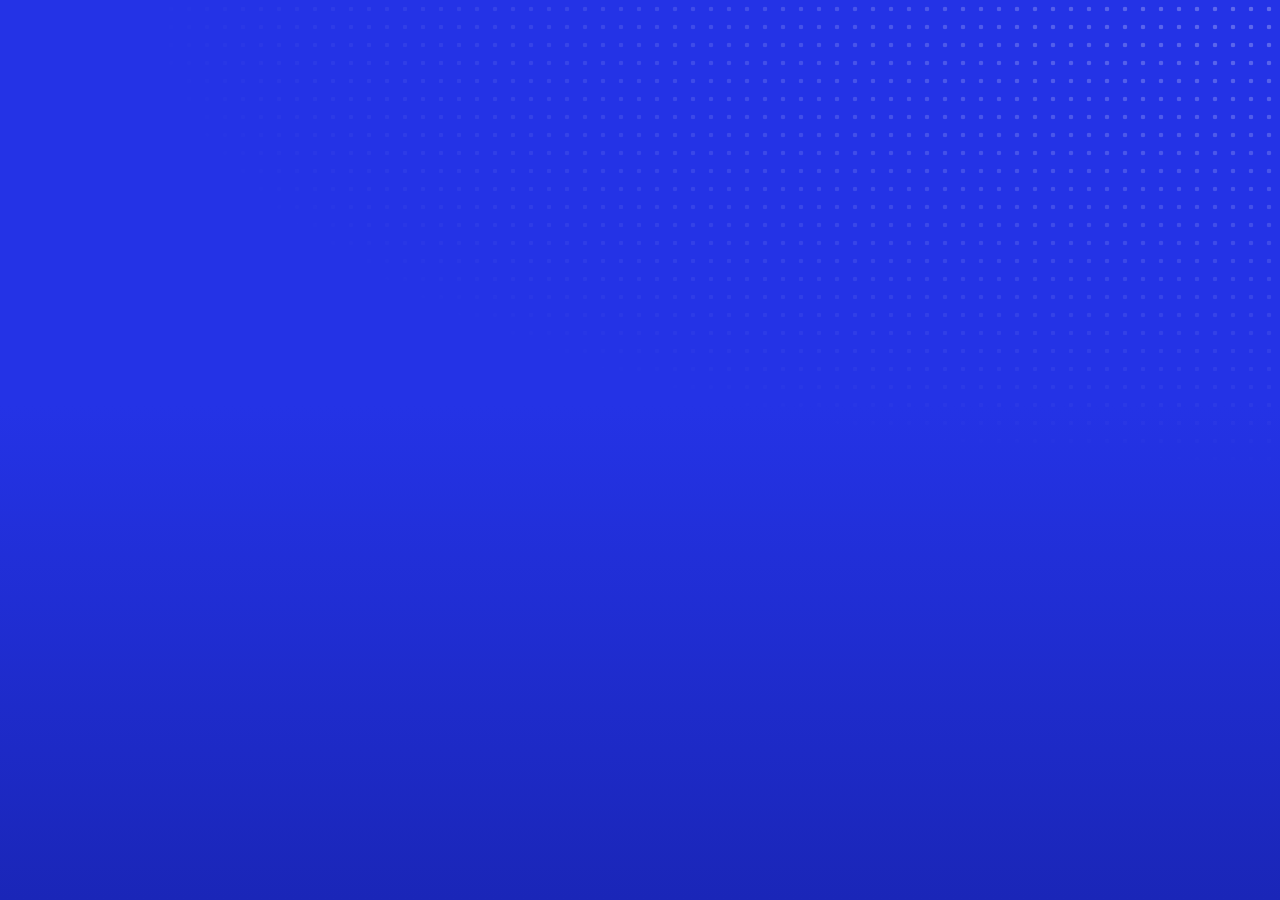
==== commit 1ef97bf0: "Change title from 'Daniel Premium' to 'Neel Downloader'" ====
--- a/public/index.html
+++ b/public/index.html
@@ -4,7 +4,7 @@
 <meta charset="UTF-8">
 <meta name="viewport" content="width=device-width, initial-scale=1">
 <meta name="theme-color" content="#2433e6">
-<title>Daniel Premium – Unduh video TikTok tanpa watermark</title>
+<title>Neel Downloader – Unduh video TikTok tanpa watermark</title>
 <meta name="description" content="Tempel link TikTok, lalu unduh video tanpa watermark, foto slideshow, atau audio MP3.">
 <link rel="preconnect" href="https://fonts.googleapis.com">
 <link rel="preconnect" href="https://fonts.gstatic.com" crossorigin>
@@ -46,269 +46,3 @@
 .go:active{transform:translateY(2px)}
 .go:disabled{opacity:.6;cursor:wait}
 @media(min-width:560px){.form{flex-direction:row}.go{flex:none}}
-
-.status{min-height:0}
-.loader,.error{display:none;margin-top:16px;padding:14px 16px;border-radius:6px;font-weight:600}
-.loader{background:var(--blue-deep)}
-.error{background:var(--ink);color:var(--hi)}
-
-/* printer slot + receipt */
-.slot{height:20px;margin-top:28px;border-radius:10px;background:var(--ink);position:relative;z-index:2;box-shadow:inset 0 -6px 0 #000}
-.printer{overflow:hidden;padding:0 14px 14px;margin-top:-4px}
-.result{display:none}
-.receipt{position:relative;background:var(--paper);color:var(--ink);font-family:var(--print);padding:22px 18px 26px;margin-bottom:12px}
-.receipt::after{content:"";position:absolute;left:0;right:0;bottom:-11px;height:12px;
-  background:linear-gradient(135deg,var(--paper) 25%,transparent 25%) -6px 0/12px 12px,
-             linear-gradient(225deg,var(--paper) 25%,transparent 25%) -6px 0/12px 12px}
-.print .receipt{animation:feed 1.3s steps(18,end)}
-@keyframes feed{from{transform:translateY(-110%)}to{transform:none}}
-
-.r-head{text-align:center;padding-bottom:14px;border-bottom:2px dashed var(--ink)}
-.r-head b{display:block;font-family:var(--display);font-weight:800;font-size:1.5rem;letter-spacing:-.01em}
-.r-head span{font-size:.875rem;color:var(--mute)}
-.r-body{padding:16px 0;border-bottom:2px dashed var(--ink)}
-.thumb,.slider{display:block;width:100%;max-width:300px;margin:0 auto 16px;aspect-ratio:9/16;max-height:420px;background:var(--ink);border-radius:4px;overflow:hidden}
-.thumb{object-fit:cover}
-.slider{position:relative;aspect-ratio:3/4}
-.track{display:flex;height:100%;transition:transform .25s}
-.slide{min-width:100%;height:100%}
-.slide img{width:100%;height:100%;object-fit:cover;display:block}
-.nav{position:absolute;top:50%;width:40px;height:40px;margin-top:-20px;border:0;border-radius:50%;background:var(--ink);color:var(--paper);font-size:1.5rem;line-height:1;cursor:pointer}
-.nav:disabled{opacity:.3;cursor:default}
-.nav.l{left:8px}.nav.r{right:8px}
-.count{position:absolute;bottom:8px;left:50%;transform:translateX(-50%);padding:2px 10px;border-radius:99px;background:var(--ink);color:var(--paper);font-size:.8125rem}
-.who{display:flex;align-items:center;gap:10px;margin-bottom:10px}
-.who img{width:40px;height:40px;border-radius:50%;object-fit:cover;background:var(--ink)}
-.who b{display:block;font-family:var(--display);font-weight:700;line-height:1.2}
-.who span{font-size:.875rem;color:var(--mute)}
-.desc{margin:0 0 14px;font-size:.9375rem;display:-webkit-box;-webkit-line-clamp:3;-webkit-box-orient:vertical;overflow:hidden;word-break:break-word}
-.row{display:flex;align-items:baseline;gap:8px;font-size:.9375rem}
-.row i{flex:1;border-bottom:2px dotted var(--mute);opacity:.5;transform:translateY(-3px)}
-.acts{display:grid;gap:10px;padding-top:16px}
-.dl{display:none;align-items:center;justify-content:space-between;width:100%;padding:14px 14px;border:2px solid var(--ink);border-radius:4px;background:transparent;color:var(--ink);font-family:var(--display);font-weight:700;font-size:1rem;text-align:left;cursor:pointer}
-.dl.main{background:var(--ink);color:var(--paper)}
-.dl:disabled{opacity:.6;cursor:wait}
-
-/* how to */
-.how{margin-top:56px}
-.how h2{margin:0 0 20px;font-weight:800;font-size:1.75rem;letter-spacing:-.02em;font-variation-settings:"wdth" 85}
-.how ol{list-style:none;margin:0;padding:0;display:grid;gap:22px}
-.how li{display:grid;grid-template-columns:3.2rem 1fr;align-items:start}
-.how li::before{counter-increment:s;content:counter(s);font-weight:800;font-size:3rem;line-height:.85;font-variation-settings:"wdth" 75;color:var(--hi)}
-.how ol{counter-reset:s}
-.how h3{margin:0 0 2px;font-size:1.125rem;font-weight:700}
-.how p{margin:0;opacity:.85;max-width:44ch}
-@media(min-width:640px){.how ol{grid-template-columns:repeat(3,1fr);gap:28px}.how li{grid-template-columns:1fr}.how li::before{margin-bottom:10px}}
-
-footer{margin-top:56px;padding-top:16px;border-top:2px solid var(--blue-deep);font-size:.875rem;opacity:.8}
-
-@media(prefers-reduced-motion:reduce){*,*::before,*::after{animation:none!important;transition:none!important}}
-</style>
-</head>
-<body>
-<div class="wrap">
-
-  <header class="top">
-    <span class="brand">Daniel Premium</span>
-    <span class="ver">Versi 2.0</span>
-  </header>
-
-  <main>
-    <h1>Tempel link TikTok, ambil filenya.</h1>
-    <p class="lead">Video tanpa watermark, foto slideshow, dan audio MP3 dalam satu kali tempel.</p>
-
-    <form id="scrapeForm" class="form" onsubmit="handleDownload(event)">
-      <input id="tiktokUrl" class="field" type="url" inputmode="url" autocomplete="off" placeholder="Tempel link TikTok di sini" aria-label="Link TikTok" required>
-      <button type="submit" class="go">Proses link</button>
-    </form>
-
-    <div class="status" aria-live="polite">
-      <div id="loader" class="loader">Memproses link…</div>
-      <div id="errorBox" class="error" role="alert"></div>
-    </div>
-
-    <div class="slot" aria-hidden="true"></div>
-    <div class="printer">
-      <section id="resultContainer" class="result" aria-label="Hasil">
-        <div class="receipt">
-          <div class="r-head">
-            <b>Daniel Premium</b>
-            <span>Link berhasil diproses</span>
-          </div>
-
-          <div class="r-body">
-            <img id="resThumb" class="thumb" src="" alt="Pratinjau video">
-
-            <div id="photoSliderContainer" class="slider" style="display:none">
-              <div id="sliderWrapper" class="track"></div>
-              <button id="prevSlide" class="nav l" type="button" aria-label="Foto sebelumnya">‹</button>
-              <button id="nextSlide" class="nav r" type="button" aria-label="Foto berikutnya">›</button>
-              <div id="slideIndicator" class="count">1 / 1</div>
-            </div>
-
-            <div class="who">
-              <img id="resAvatar" src="" alt="">
-              <div>
-                <b id="resNickname">-</b>
-                <span id="resUsername">@-</span>
-              </div>
-            </div>
-            <p id="resDesc" class="desc"></p>
-
-            <div class="row"><span>Suka</span><i></i><b id="statLike">0</b></div>
-            <div class="row"><span>Komentar</span><i></i><b id="statComment">0</b></div>
-            <div class="row"><span>Dibagikan</span><i></i><b id="statShare">0</b></div>
-            <div class="row"><span>Ditonton</span><i></i><b id="statPlay">0</b></div>
-          </div>
-
-          <div class="acts">
-            <button id="btnHd" class="dl main" type="button">Unduh video HD</button>
-            <button id="btnRegular" class="dl" type="button">Unduh video standar</button>
-            <button id="btnActivePhoto" class="dl main" type="button" style="display:none">Unduh foto ini (<span id="photoCounterBtn">1</span>)</button>
-            <button id="btnAudio" class="dl" type="button">Unduh audio MP3</button>
-          </div>
-        </div>
-      </section>
-    </div>
-
-    <section class="how">
-      <h2>Cara pakai</h2>
-      <ol>
-        <li><div><h3>Salin tautan</h3><p>Di TikTok, ketuk Bagikan, lalu Salin tautan.</p></div></li>
-        <li><div><h3>Tempel di kolom atas</h3><p>Link video, link foto slideshow, dan link pendek vt.tiktok.com sama-sama bisa.</p></div></li>
-        <li><div><h3>Pilih hasilnya</h3><p>Video HD, video standar, audio MP3, atau foto satu per satu.</p></div></li>
-      </ol>
-    </section>
-  </main>
-
-  <footer>Gunakan untuk konten milikmu sendiri atau yang sudah diizinkan pemiliknya.</footer>
-</div>
-
-<script>
-const $ = id => document.getElementById(id);
-const nf = n => Number(n || 0).toLocaleString('id-ID');
-let slides = [], cur = 0;
-
-function paintSlide(){
-  $('sliderWrapper').style.transform = `translateX(-${cur * 100}%)`;
-  $('slideIndicator').textContent = `${cur + 1} / ${slides.length}`;
-  $('photoCounterBtn').textContent = cur + 1;
-  $('prevSlide').disabled = cur === 0;
-  $('nextSlide').disabled = cur === slides.length - 1;
-}
-$('prevSlide').addEventListener('click', () => { if (cur > 0) { cur--; paintSlide(); } });
-$('nextSlide').addEventListener('click', () => { if (cur < slides.length - 1) { cur++; paintSlide(); } });
-
-async function forceDownload(url, filename, event){
-  const btn = event.currentTarget;
-  const label = btn.innerHTML;
-  btn.innerHTML = 'Mengunduh…';
-  btn.disabled = true;
-  try {
-    const res = await fetch(url);
-    if (!res.ok) throw new Error('Jaringan bermasalah.');
-    const blobUrl = URL.createObjectURL(await res.blob());
-    const a = document.createElement('a');
-    a.style.display = 'none';
-    a.href = blobUrl;
-    a.download = filename;
-    document.body.appendChild(a);
-    a.click();
-    URL.revokeObjectURL(blobUrl);
-    document.body.removeChild(a);
-  } catch (err) {
-    window.open(url, '_blank');
-  } finally {
-    btn.innerHTML = label;
-    btn.disabled = false;
-  }
-}
-
-function setBtn(btn, src, name){
-  if (src) {
-    btn.style.display = 'flex';
-    btn.onclick = e => forceDownload(src, name, e);
-  } else {
-    btn.style.display = 'none';
-  }
-}
-
-async function handleDownload(e){
-  e.preventDefault();
-  const url = $('tiktokUrl').value.trim();
-  const submit = document.querySelector('.go');
-  const box = $('resultContainer');
-
-  submit.disabled = true;
-  $('loader').style.display = 'block';
-  $('errorBox').style.display = 'none';
-  box.style.display = 'none';
-
-  try {
-    const res = await fetch('/api/scrape', {
-      method: 'POST',
-      headers: { 'Content-Type': 'application/json' },
-      body: JSON.stringify({ url })
-    });
-    const raw = await res.text();
-    let data;
-    try { data = JSON.parse(raw); }
-    catch { throw new Error('Server tidak membalas dengan benar. Muat ulang halaman, lalu proses link lagi.'); }
-    if (!res.ok || data.error) throw new Error(data.error || 'Link tidak bisa diproses. Periksa linknya, lalu coba lagi.');
-
-    $('resAvatar').src = data.uploader.avatar || '';
-    $('resNickname').textContent = data.uploader.nama || '-';
-    const user = data.uploader.username || '';
-    $('resUsername').textContent = user ? (user.startsWith('@') ? user : '@' + user) : '@-';
-    $('resDesc').textContent = data.deskripsi || '';
-    $('statLike').textContent = nf(data.statistik.like);
-    $('statComment').textContent = nf(data.statistik.komentar);
-    $('statShare').textContent = nf(data.statistik.share);
-    $('statPlay').textContent = nf(data.statistik.play);
-
-    const photos = data.media.foto_urls;
-    if (Array.isArray(photos) && photos.length) {
-      $('resThumb').style.display = 'none';
-      $('photoSliderContainer').style.display = 'block';
-      slides = photos; cur = 0;
-      const track = $('sliderWrapper');
-      track.innerHTML = '';
-      photos.forEach(src => {
-        const d = document.createElement('div');
-        d.className = 'slide';
-        const im = document.createElement('img');
-        im.src = src; im.alt = 'Foto TikTok';
-        d.appendChild(im);
-        track.appendChild(d);
-      });
-      paintSlide();
-      const bp = $('btnActivePhoto');
-      bp.style.display = 'flex';
-      bp.onclick = ev => forceDownload(slides[cur], `daniel_foto_${cur + 1}_${Date.now()}.jpg`, ev);
-    } else {
-      $('photoSliderContainer').style.display = 'none';
-      $('resThumb').style.display = 'block';
-      $('resThumb').src = data.thumbnail || '';
-      $('btnActivePhoto').style.display = 'none';
-    }
-
-    setBtn($('btnHd'), data.media.video_hd, `daniel_hd_${Date.now()}.mp4`);
-    setBtn($('btnRegular'), data.media.video_regular, `daniel_sd_${Date.now()}.mp4`);
-    setBtn($('btnAudio'), data.media.sound_url, `daniel_audio_${Date.now()}.mp3`);
-
-    box.style.display = 'block';
-    box.classList.remove('print');
-    void box.offsetWidth;
-    box.classList.add('print');
-    setTimeout(() => box.scrollIntoView({ behavior: 'smooth', block: 'start' }), 100);
-  } catch (err) {
-    $('errorBox').textContent = err.message;
-    $('errorBox').style.display = 'block';
-  } finally {
-    $('loader').style.display = 'none';
-    submit.disabled = false;
-  }
-}
-</script>
-</body>
-</html>
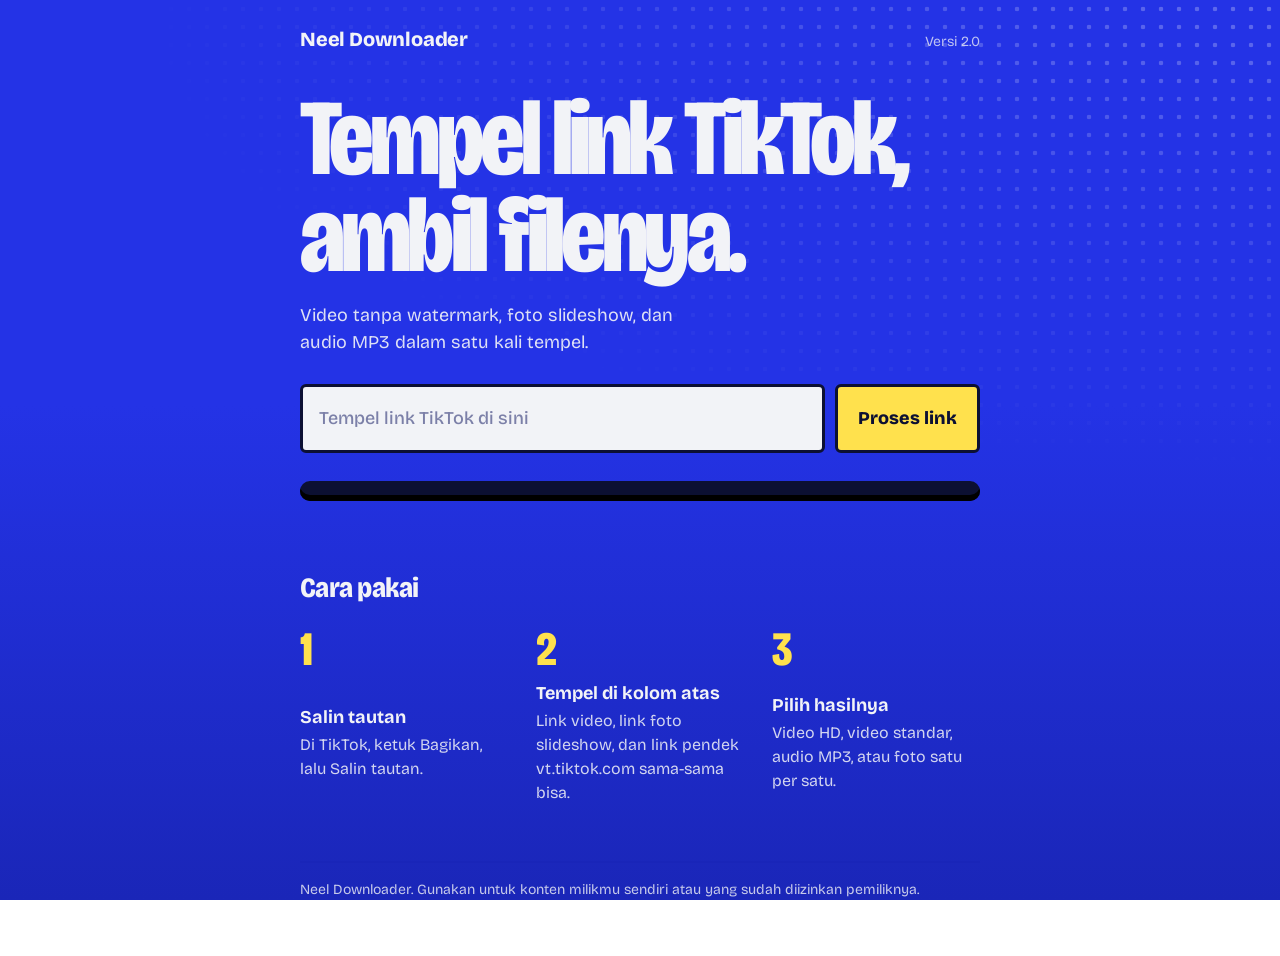
==== commit d99c8263: "Add styles and structure for TikTok downloader" ====
--- a/public/index.html
+++ b/public/index.html
@@ -46,3 +46,314 @@
 .go:active{transform:translateY(2px)}
 .go:disabled{opacity:.6;cursor:wait}
 @media(min-width:560px){.form{flex-direction:row}.go{flex:none}}
+
+.status{min-height:0}
+.loader,.error{display:none;margin-top:16px;padding:14px 16px;border-radius:6px;font-weight:600}
+.loader{background:var(--blue-deep)}
+.error{background:var(--ink);color:var(--hi)}
+
+/* printer slot + receipt */
+.slot{height:20px;margin-top:28px;border-radius:10px;background:var(--ink);position:relative;z-index:2;box-shadow:inset 0 -6px 0 #000}
+.printer{overflow:hidden;padding:0 14px 14px;margin-top:-4px}
+.result{display:none}
+.receipt{position:relative;background:var(--paper);color:var(--ink);font-family:var(--print);padding:22px 18px 26px;margin-bottom:12px}
+.receipt::after{content:"";position:absolute;left:0;right:0;bottom:-11px;height:12px;
+  background:linear-gradient(135deg,var(--paper) 25%,transparent 25%) -6px 0/12px 12px,
+             linear-gradient(225deg,var(--paper) 25%,transparent 25%) -6px 0/12px 12px}
+.print .receipt{animation:feed 1.3s steps(18,end)}
+@keyframes feed{from{transform:translateY(-110%)}to{transform:none}}
+
+.r-head{text-align:center;padding-bottom:14px;border-bottom:2px dashed var(--ink)}
+.r-head b{display:block;font-family:var(--display);font-weight:800;font-size:1.5rem;letter-spacing:-.01em}
+.r-head span{font-size:.875rem;color:var(--mute)}
+.r-body{padding:16px 0;border-bottom:2px dashed var(--ink)}
+.thumb,.slider{display:block;width:100%;max-width:300px;margin:0 auto 16px;aspect-ratio:9/16;max-height:420px;background:var(--ink);border-radius:4px;overflow:hidden}
+.thumb{object-fit:cover}
+.slider{position:relative;aspect-ratio:3/4}
+.track{display:flex;height:100%;transition:transform .25s}
+.slide{min-width:100%;height:100%}
+.slide img{width:100%;height:100%;object-fit:cover;display:block}
+.nav{position:absolute;top:50%;width:40px;height:40px;margin-top:-20px;border:0;border-radius:50%;background:var(--ink);color:var(--paper);font-size:1.5rem;line-height:1;cursor:pointer}
+.nav:disabled{opacity:.3;cursor:default}
+.nav.l{left:8px}.nav.r{right:8px}
+.count{position:absolute;bottom:8px;left:50%;transform:translateX(-50%);padding:2px 10px;border-radius:99px;background:var(--ink);color:var(--paper);font-size:.8125rem}
+.who{display:flex;align-items:center;gap:10px;margin-bottom:10px}
+.who img{width:40px;height:40px;border-radius:50%;object-fit:cover;background:var(--ink)}
+.who b{display:block;font-family:var(--display);font-weight:700;line-height:1.2}
+.who span{font-size:.875rem;color:var(--mute)}
+.desc{margin:0 0 14px;font-size:.9375rem;display:-webkit-box;-webkit-line-clamp:3;-webkit-box-orient:vertical;overflow:hidden;word-break:break-word}
+.row{display:flex;align-items:baseline;gap:8px;font-size:.9375rem}
+.row i{flex:1;border-bottom:2px dotted var(--mute);opacity:.5;transform:translateY(-3px)}
+.acts{display:grid;gap:10px;padding-top:16px}
+.dl{display:none;align-items:center;justify-content:space-between;width:100%;padding:14px 14px;border:2px solid var(--ink);border-radius:4px;background:transparent;color:var(--ink);font-family:var(--display);font-weight:700;font-size:1rem;text-align:left;cursor:pointer}
+.dl.main{background:var(--ink);color:var(--paper)}
+.dl:disabled{opacity:.6;cursor:wait}
+#dynActs{display:contents}
+#dynActs .dl{display:flex}
+.note{margin:0 0 14px;padding:8px 10px;border:2px dashed var(--ink);font-size:.875rem}
+.thumb.free{aspect-ratio:auto;height:auto;max-width:360px;object-fit:contain}
+
+/* how to */
+.how{margin-top:56px}
+.how h2{margin:0 0 20px;font-weight:800;font-size:1.75rem;letter-spacing:-.02em;font-variation-settings:"wdth" 85}
+.how ol{list-style:none;margin:0;padding:0;display:grid;gap:22px}
+.how li{display:grid;grid-template-columns:3.2rem 1fr;align-items:start}
+.how li::before{counter-increment:s;content:counter(s);font-weight:800;font-size:3rem;line-height:.85;font-variation-settings:"wdth" 75;color:var(--hi)}
+.how ol{counter-reset:s}
+.how h3{margin:0 0 2px;font-size:1.125rem;font-weight:700}
+.how p{margin:0;opacity:.85;max-width:44ch}
+@media(min-width:640px){.how ol{grid-template-columns:repeat(3,1fr);gap:28px}.how li{grid-template-columns:1fr}.how li::before{margin-bottom:10px}}
+
+footer{margin-top:56px;padding-top:16px;border-top:2px solid var(--blue-deep);font-size:.875rem;opacity:.8}
+
+@media(prefers-reduced-motion:reduce){*,*::before,*::after{animation:none!important;transition:none!important}}
+</style>
+</head>
+<body>
+<div class="wrap">
+
+  <header class="top">
+    <span class="brand">Neel Downloader</span>
+    <span class="ver">Versi 2.0</span>
+  </header>
+
+  <main>
+    <h1>Tempel link TikTok, ambil filenya.</h1>
+    <p class="lead">Video tanpa watermark, foto slideshow, dan audio MP3 dalam satu kali tempel.</p>
+
+    <form id="scrapeForm" class="form" onsubmit="handleDownload(event)">
+      <input id="tiktokUrl" class="field" type="url" inputmode="url" autocomplete="off" placeholder="Tempel link TikTok di sini" aria-label="Link TikTok" required>
+      <button type="submit" class="go">Proses link</button>
+    </form>
+
+    <div class="status" aria-live="polite">
+      <div id="loader" class="loader">Memproses link…</div>
+      <div id="errorBox" class="error" role="alert"></div>
+    </div>
+
+    <div class="slot" aria-hidden="true"></div>
+    <div class="printer">
+      <section id="resultContainer" class="result" aria-label="Hasil">
+        <div class="receipt">
+          <div class="r-head">
+            <b>Link Terverifikasi</b>
+            <span id="resPlatform">Link berhasil diproses</span>
+          </div>
+
+          <div class="r-body">
+            <img id="resThumb" class="thumb" src="" alt="Pratinjau video">
+
+            <div id="photoSliderContainer" class="slider" style="display:none">
+              <div id="sliderWrapper" class="track"></div>
+              <button id="prevSlide" class="nav l" type="button" aria-label="Foto sebelumnya">‹</button>
+              <button id="nextSlide" class="nav r" type="button" aria-label="Foto berikutnya">›</button>
+              <div id="slideIndicator" class="count">1 / 1</div>
+            </div>
+
+            <div id="whoBox" class="who">
+              <img id="resAvatar" src="" alt="">
+              <div>
+                <b id="resNickname">-</b>
+                <span id="resUsername">@-</span>
+              </div>
+            </div>
+            <p id="resDesc" class="desc"></p>
+            <p id="resNote" class="note" style="display:none"></p>
+
+            <div id="statsBox">
+            <div class="row"><span>Suka</span><i></i><b id="statLike">0</b></div>
+            <div class="row"><span>Komentar</span><i></i><b id="statComment">0</b></div>
+            <div class="row"><span>Dibagikan</span><i></i><b id="statShare">0</b></div>
+            <div class="row"><span>Ditonton</span><i></i><b id="statPlay">0</b></div>
+            </div>
+          </div>
+
+          <div class="acts">
+            <button id="btnHd" class="dl main" type="button">Unduh video HD</button>
+            <button id="btnRegular" class="dl" type="button">Unduh video standar</button>
+            <button id="btnActivePhoto" class="dl main" type="button" style="display:none">Unduh foto ini (<span id="photoCounterBtn">1</span>)</button>
+            <button id="btnAudio" class="dl" type="button">Unduh audio MP3</button>
+            <div id="dynActs"></div>
+          </div>
+        </div>
+      </section>
+    </div>
+
+    <section class="how">
+      <h2>Cara pakai</h2>
+      <ol>
+        <li><div><h3>Salin tautan</h3><p>Di TikTok, ketuk Bagikan, lalu Salin tautan.</p></div></li>
+        <li><div><h3>Tempel di kolom atas</h3><p>Link video, link foto slideshow, dan link pendek vt.tiktok.com sama-sama bisa.</p></div></li>
+        <li><div><h3>Pilih hasilnya</h3><p>Video HD, video standar, audio MP3, atau foto satu per satu.</p></div></li>
+      </ol>
+    </section>
+  </main>
+
+  <footer>Neel Downloader. Gunakan untuk konten milikmu sendiri atau yang sudah diizinkan pemiliknya.</footer>
+</div>
+
+<script>
+const $ = id => document.getElementById(id);
+const nf = n => Number(n || 0).toLocaleString('id-ID');
+const PLATFORM = { tiktok: 'TikTok', instagram: 'Instagram', youtube: 'YouTube' };
+let slides = [], cur = 0;
+
+function paintSlide(){
+  $('sliderWrapper').style.transform = `translateX(-${cur * 100}%)`;
+  $('slideIndicator').textContent = `${cur + 1} / ${slides.length}`;
+  $('photoCounterBtn').textContent = cur + 1;
+  $('prevSlide').disabled = cur === 0;
+  $('nextSlide').disabled = cur === slides.length - 1;
+}
+$('prevSlide').addEventListener('click', () => { if (cur > 0) { cur--; paintSlide(); } });
+$('nextSlide').addEventListener('click', () => { if (cur < slides.length - 1) { cur++; paintSlide(); } });
+
+async function forceDownload(url, filename, event){
+  const btn = event.currentTarget;
+  const label = btn.innerHTML;
+  btn.innerHTML = 'Mengunduh…';
+  btn.disabled = true;
+  try {
+    const res = await fetch(url);
+    if (!res.ok) throw new Error('Jaringan bermasalah.');
+    const blobUrl = URL.createObjectURL(await res.blob());
+    const a = document.createElement('a');
+    a.style.display = 'none';
+    a.href = blobUrl;
+    a.download = filename;
+    document.body.appendChild(a);
+    a.click();
+    URL.revokeObjectURL(blobUrl);
+    document.body.removeChild(a);
+  } catch (err) {
+    window.open(url, '_blank');
+  } finally {
+    btn.innerHTML = label;
+    btn.disabled = false;
+  }
+}
+
+function setBtn(btn, src, name){
+  if (src) {
+    btn.style.display = 'flex';
+    btn.onclick = e => forceDownload(src, name, e);
+  } else {
+    btn.style.display = 'none';
+  }
+}
+
+async function handleDownload(e){
+  e.preventDefault();
+  const url = $('tiktokUrl').value.trim();
+  const submit = document.querySelector('.go');
+  const box = $('resultContainer');
+
+  submit.disabled = true;
+  $('loader').style.display = 'block';
+  $('errorBox').style.display = 'none';
+  box.style.display = 'none';
+
+  try {
+    const res = await fetch('/api/scrape', {
+      method: 'POST',
+      headers: { 'Content-Type': 'application/json' },
+      body: JSON.stringify({ url })
+    });
+    const raw = await res.text();
+    let data;
+    try { data = JSON.parse(raw); }
+    catch { throw new Error('Server tidak membalas dengan benar. Muat ulang halaman, lalu proses link lagi.'); }
+    if (!res.ok || data.error) throw new Error(data.error || 'Link tidak bisa diproses. Periksa linknya, lalu coba lagi.');
+
+    const platform = data.platform || 'tiktok';
+    $('resPlatform').textContent = 'Dari ' + (PLATFORM[platform] || 'link');
+    $('resDesc').textContent = data.deskripsi || '';
+
+    const up = data.uploader;
+    $('whoBox').style.display = up ? 'flex' : 'none';
+    if (up) {
+      $('resAvatar').src = up.avatar || '';
+      $('resNickname').textContent = up.nama || '-';
+      const user = up.username || '';
+      $('resUsername').textContent = user ? (user.startsWith('@') ? user : '@' + user) : '@-';
+    }
+
+    const st = data.statistik;
+    $('statsBox').style.display = st ? 'block' : 'none';
+    if (st) {
+      $('statLike').textContent = nf(st.like);
+      $('statComment').textContent = nf(st.komentar);
+      $('statShare').textContent = nf(st.share);
+      $('statPlay').textContent = nf(st.play);
+    }
+
+    $('resNote').style.display = data.catatan ? 'block' : 'none';
+    $('resNote').textContent = data.catatan || '';
+
+    const dyn = $('dynActs');
+    dyn.innerHTML = '';
+    $('photoSliderContainer').style.display = 'none';
+
+    if (Array.isArray(data.downloads)) {
+      // Instagram dan YouTube: daftar unduhan dari server
+      ['btnHd', 'btnRegular', 'btnAudio', 'btnActivePhoto'].forEach(id => $(id).style.display = 'none');
+      const th = $('resThumb');
+      th.classList.add('free');
+      th.style.display = data.thumbnail ? 'block' : 'none';
+      th.src = data.thumbnail || '';
+      data.downloads.forEach((d, i) => {
+        const b = document.createElement('button');
+        b.type = 'button';
+        b.className = 'dl' + (d.main ? ' main' : '');
+        b.textContent = d.label;
+        b.onclick = ev => forceDownload(d.url, `neel_${platform}_${i + 1}_${Date.now()}.${d.ext}`, ev);
+        dyn.appendChild(b);
+      });
+    } else {
+      // TikTok
+      $('resThumb').classList.remove('free');
+      const photos = data.media.foto_urls;
+      if (Array.isArray(photos) && photos.length) {
+        $('resThumb').style.display = 'none';
+        $('photoSliderContainer').style.display = 'block';
+        slides = photos; cur = 0;
+        const track = $('sliderWrapper');
+        track.innerHTML = '';
+        photos.forEach(src => {
+          const d = document.createElement('div');
+          d.className = 'slide';
+          const im = document.createElement('img');
+          im.src = src; im.alt = 'Foto TikTok';
+          d.appendChild(im);
+          track.appendChild(d);
+        });
+        paintSlide();
+        const bp = $('btnActivePhoto');
+        bp.style.display = 'flex';
+        bp.onclick = ev => forceDownload(slides[cur], `neel_foto_${cur + 1}_${Date.now()}.jpg`, ev);
+      } else {
+        $('resThumb').style.display = 'block';
+        $('resThumb').src = data.thumbnail || '';
+        $('btnActivePhoto').style.display = 'none';
+      }
+      setBtn($('btnHd'), data.media.video_hd, `neel_hd_${Date.now()}.mp4`);
+      setBtn($('btnRegular'), data.media.video_regular, `neel_sd_${Date.now()}.mp4`);
+      setBtn($('btnAudio'), data.media.sound_url, `neel_audio_${Date.now()}.mp3`);
+    }
+
+    box.style.display = 'block';
+    box.classList.remove('print');
+    void box.offsetWidth;
+    box.classList.add('print');
+    setTimeout(() => box.scrollIntoView({ behavior: 'smooth', block: 'start' }), 100);
+  } catch (err) {
+    $('errorBox').textContent = err.message;
+    $('errorBox').style.display = 'block';
+  } finally {
+    $('loader').style.display = 'none';
+    submit.disabled = false;
+  }
+}
+</script>
+</body>
+</html>
